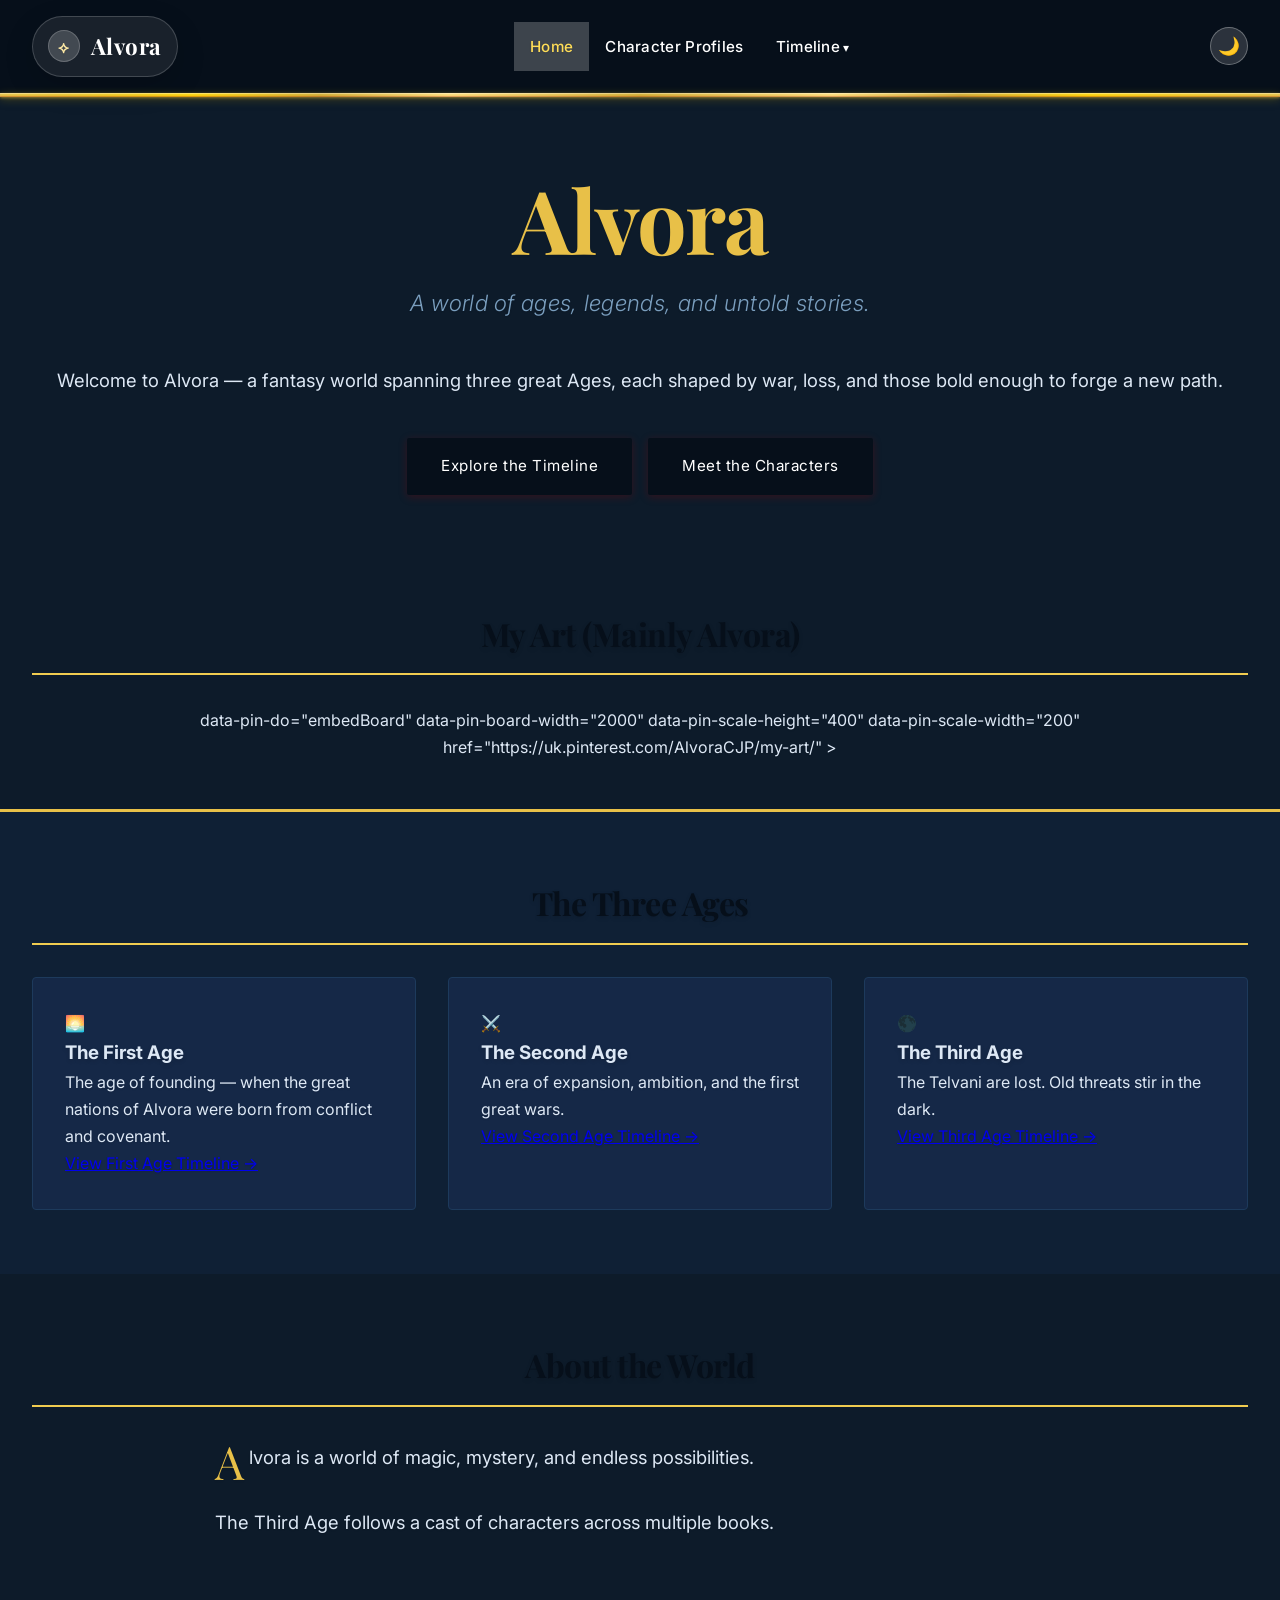
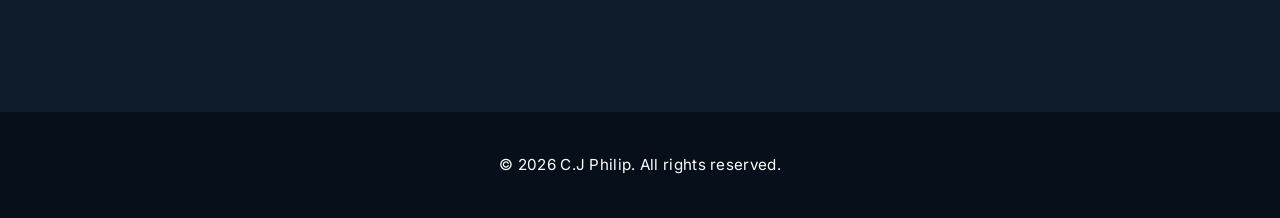
==== index.html @ e1610699 "Add files via upload" ====
<!DOCTYPE html>
<html lang="en">
<head>
    <meta charset="UTF-8">
    <meta name="viewport" content="width=device-width, initial-scale=1.0">
    <title>Alvora</title>
    <link rel="icon" type="image/png" href="favicon.png">

    <link rel="preconnect" href="https://fonts.googleapis.com">
    <link rel="preconnect" href="https://fonts.gstatic.com" crossorigin>
    <link href="https://fonts.googleapis.com/css2?family=Inter:wght@300;400;500;600;700&family=Playfair+Display:wght@400;600;700&display=swap" rel="stylesheet">

    <link rel="stylesheet" href="styles.css">
    <meta id="meta-theme-color" name="theme-color" content="#071025">
    <script src="theme.js" defer></script>
</head>

<body>
    <header>
        <nav>
            <a href="index.html" class="logo"><span>Alvora</span></a>
            <button class="hamburger-menu" aria-label="Toggle menu"
                onclick="this.classList.toggle('active');document.querySelector('.nav-links').classList.toggle('mobile-open');">
                <span></span><span></span><span></span>
            </button>
            <ul class="nav-links">
                <li><a href="index.html">Home</a></li>
                <li><a href="character-profiles.html">Character Profiles</a></li>
                <li class="dropdown">
                    <span class="dropdown-toggle" role="button">Timeline</span>
                    <div class="dropdown-content">
                        <a href="FirstAgeTimeline.html">First Age Timeline</a>
                        <a href="SecondAgeTimeline.html">Second Age Timeline</a>
                        <a href="ThirdAgeTimeline.html">Third Age Timeline</a>
                    </div>
                </li>
            </ul>
            <button class="theme-toggle" id="theme-toggle">🌙</button>
        </nav>
    </header>

    <div class="page-content-wrapper">
        <section class="hero">
            <div class="hero-content">
                <h1><span class="initials">Alvora</span></h1>
                <p class="tagline">A world of ages, legends, and untold stories.</p>
                <p class="description">
                    Welcome to Alvora — a fantasy world spanning three great Ages, each shaped by war, loss, and those bold enough to forge a new path.
                </p>
                <div class="social-links">
                    <a href="ThirdAgeTimeline.html">Explore the Timeline</a>
                    <a href="character-profiles.html">Meet the Characters</a>
                </div>
            </div>
        </section>

        <!-- ✅ PINTEREST SECTION -->
        <section class="pinterest fade-in-section">
            <h2 class="section-title">My Art (Mainly Alvora)</h2>

            <a>
              data-pin-do="embedBoard"
              data-pin-board-width="2000"
              data-pin-scale-height="400"
              data-pin-scale-width="200"
              href="https://uk.pinterest.com/AlvoraCJP/my-art/"
            ></a>
        </section>

        <section class="home-ages fade-in-section">
            <h2 class="section-title">The Three Ages</h2>
            <div class="ages-grid">
                <div class="age-card">
                    <div class="age-icon">🌅</div>
                    <h3>The First Age</h3>
                    <p>The age of founding — when the great nations of Alvora were born from conflict and covenant.</p>
                    <a href="FirstAgeTimeline.html" class="card-link">View First Age Timeline →</a>
                </div>

                <div class="age-card">
                    <div class="age-icon">⚔️</div>
                    <h3>The Second Age</h3>
                    <p>An era of expansion, ambition, and the first great wars.</p>
                    <a href="SecondAgeTimeline.html" class="card-link">View Second Age Timeline →</a>
                </div>

                <div class="age-card">
                    <div class="age-icon">🌑</div>
                    <h3>The Third Age</h3>
                    <p>The Telvani are lost. Old threats stir in the dark.</p>
                    <a href="ThirdAgeTimeline.html" class="card-link">View Third Age Timeline →</a>
                </div>
            </div>
        </section>

        <section class="home-about fade-in-section">
            <h2 class="section-title">About the World</h2>
            <div class="about-content">
                <p>Alvora is a world of magic, mystery, and endless possibilities.</p>
                <p>The Third Age follows a cast of characters across multiple books.</p>
            </div>
        </section>
    </div>

    <footer>
        <p>© 2026 C.J Philip. All rights reserved.</p>
    </footer>

    <script src="scroll-animations.js"></script>

    <!-- ✅ REQUIRED PINTEREST SCRIPT -->
    <script async defer src="https://assets.pinterest.com/js/pinit.js"></script>

    <style>
        .pinterest {
            text-align: center;
            padding: 3rem 2rem;
        }

        .home-ages {
            padding: 4rem 2rem;
            background: var(--cream);
            border-top: 3px solid var(--accent);
        }

        .ages-grid {
            display: grid;
            grid-template-columns: repeat(auto-fit, minmax(280px, 1fr));
            gap: 2rem;
        }

        .age-card {
            background: var(--surface);
            border: 1px solid var(--border);
            border-radius: 4px;
            padding: 2rem;
            transition: 0.3s;
        }

        .age-card:hover {
            border-color: var(--accent);
            transform: translateY(-2px);
        }

        .section-title {
            font-family: 'Playfair Display', serif;
            font-size: 2rem;
            margin-bottom: 2rem;
        }
    </style>
</body>
</html>
---- styles.css ----
* {
    margin: 0;
    padding: 0;
    box-sizing: border-box;
}

:root {
    --primary: #8b0000;
    --accent: #c41e3a;
    --light: #fff2d9;
    --cream: #f5ead3;
    --surface: #ffffff;
    --gold: #d4af37;
    --gray: #5a5a5a;
    --border: #d4cfc4;
    --dark-text: #1a1a1a;
    --base-text-size: 16px;
    --transition-speed: 0.8s;
    --header-bg: #8b0000;
    --footer-bg: #8b0000;
}

/* ── Dark mode: auto (system) ───────────────────────────── */
@media (prefers-color-scheme: dark) {
    :root:not([data-theme="light"]) {
        --primary:   #060f1a;
        --accent:    #e8c048;
        --light:     #0d1b2a;
        --cream:     #0f2035;
        --surface:   #152847;
        --gold:      #f0cc50;
        --gray:      #7a9ebe;
        --border:    #1d3a5c;
        --dark-text: #dde8f5;
        --header-bg: #060f1a;
        --footer-bg: #060f1a;
    }
}

/* ── Dark mode: manual override ─────────────────────────── */
[data-theme="dark"] {
    --primary:   #060f1a;
    --accent:    #e8c048;
    --light:     #0d1b2a;
    --cream:     #0f2035;
    --surface:   #152847;
    --gold:      #f0cc50;
    --gray:      #7a9ebe;
    --border:    #1d3a5c;
    --dark-text: #dde8f5;
    --header-bg: #060f1a;
    --footer-bg: #060f1a;
}

/* ── Light mode: manual override ────────────────────────── */
[data-theme="light"] {
    --primary:   #8b0000;
    --accent:    #c41e3a;
    --light:     #fff2d9;
    --cream:     #f5ead3;
    --surface:   #ffffff;
    --gold:      #d4af37;
    --gray:      #5a5a5a;
    --border:    #d4cfc4;
    --dark-text: #1a1a1a;
    --header-bg: #8b0000;
    --footer-bg: #8b0000;
}

body {
    font-family: 'Inter', -apple-system, BlinkMacSystemFont, 'Segoe UI', 'Helvetica Neue', Arial, sans-serif;
    background: var(--light);
    font-size: var(--base-text-size);
    color: var(--dark-text);
    line-height: 1.7;
    overflow-x: hidden;
    font-weight: 400;
    transition: background 0.3s ease, color 0.3s ease;
}

/* Subtle text shadow for all text */
h1, h2, h3, h4, h5, h6, p, a, span, li {
    text-shadow: 0 1px 2px rgba(0, 0, 0, 0.1);
}

/* Stronger shadow for headings */
h1, h2, h3 {
    text-shadow: 0 2px 4px rgba(0, 0, 0, 0.15);
}

/* Hide scrollbar but keep scroll functionality */
html {
    scrollbar-width: none; /* Firefox */
    -ms-overflow-style: none; /* IE and Edge */
}

html::-webkit-scrollbar {
    display: none; /* Chrome, Safari, Opera */
}

body {
    scrollbar-width: none; /* Firefox */
    -ms-overflow-style: none; /* IE and Edge */
}

body::-webkit-scrollbar {
    display: none; /* Chrome, Safari, Opera */
}

/* Page load fade-in (not header) */
.page-content-wrapper {
    opacity: 0;
    animation: pageLoad 0.8s ease-in-out forwards;
}

@keyframes pageLoad {
    to {
        opacity: 1;
    }
}

/* Header stays visible */
header {
    opacity: 1 !important;
    animation: none !important;
}

/* Scroll fade-in animations */
.fade-in-section {
    opacity: 0;
    transform: translateY(30px);
    transition: opacity 0.9s ease-out, transform 0.9s ease-out;
}

.fade-in-section.is-visible {
    opacity: 1;
    transform: translateY(0);
}

/* Stagger animation delays for multiple items */
.fade-in-section:nth-child(1) { transition-delay: 0.1s; }
.fade-in-section:nth-child(2) { transition-delay: 0.2s; }
.fade-in-section:nth-child(3) { transition-delay: 0.3s; }
.fade-in-section:nth-child(4) { transition-delay: 0.4s; }
.fade-in-section:nth-child(5) { transition-delay: 0.5s; }
.fade-in-section:nth-child(6) { transition-delay: 0.6s; }

/* Header */
header {
    background: var(--header-bg);
    color: white;
    padding: 1rem 2rem;
    position: sticky;
    top: 0;
    z-index: 1000;
    box-shadow: 0 2px 12px rgba(0,0,0,0.15);
    border-bottom: 4px solid var(--gold);
    transition: background 0.3s ease;
}

header::after {
    content: '';
    position: absolute;
    bottom: -4px;
    left: 0;
    right: 0;
    height: 4px;
    background: linear-gradient(
        to right,
        rgba(212, 175, 55, 0.3) 0%,
        rgba(255, 215, 0, 0.8) 15%,
        rgba(212, 175, 55, 1) 25%,
        rgba(255, 223, 128, 0.9) 35%,
        rgba(212, 175, 55, 1) 50%,
        rgba(255, 223, 128, 0.9) 65%,
        rgba(212, 175, 55, 1) 75%,
        rgba(255, 215, 0, 0.8) 85%,
        rgba(212, 175, 55, 0.3) 100%
    );
    box-shadow: 
        0 1px 3px rgba(212, 175, 55, 0.6),
        0 2px 8px rgba(255, 215, 0, 0.3),
        inset 0 1px 1px rgba(255, 255, 255, 0.4),
        inset 0 -1px 1px rgba(139, 0, 0, 0.3);
}

nav {
    max-width: 1400px;
    margin: 0 auto;
    display: flex;
    justify-content: space-between;
    align-items: center;
}

.logo {
    display: inline-flex;
    align-items: center;
    gap: 0.65rem;
    padding: 0.65rem 0.95rem;
    border-radius: 999px;
    font-family: 'Playfair Display', 'Georgia', serif;
    font-size: 1.4rem;
    font-weight: 700;
    color: white;
    text-decoration: none;
    letter-spacing: 0.5px;
    background: rgba(255, 255, 255, 0.08);
    border: 1px solid rgba(255, 255, 255, 0.18);
    box-shadow: 0 10px 30px rgba(0, 0, 0, 0.15);
    transition: transform 0.25s ease, background 0.25s ease, border-color 0.25s ease;
}

.logo::before {
    content: '⟡';
    display: inline-flex;
    align-items: center;
    justify-content: center;
    width: 2rem;
    height: 2rem;
    border-radius: 50%;
    background: rgba(255, 255, 255, 0.18);
    color: #fce8a4;
    font-size: 1rem;
    box-shadow: inset 0 0 0 1px rgba(255, 255, 255, 0.2);
}

.logo:hover {
    transform: translateY(-2px);
    background: rgba(255, 255, 255, 0.14);
    border-color: rgba(255, 255, 255, 0.28);
}

/* Hamburger Menu Button */
.hamburger-menu {
    display: none;
    flex-direction: column;
    gap: 6px;
    background: none;
    border: none;
    cursor: pointer;
    padding: 0.5rem;
    z-index: 1001;
}

.hamburger-menu span {
    width: 25px;
    height: 3px;
    background: white;
    border-radius: 2px;
    transition: all 0.5s ease-in-out;
}

.hamburger-menu.active span:nth-child(1) {
    transform: rotate(45deg) translate(10px, 10px);
}

.hamburger-menu.active span:nth-child(2) {
    opacity: 0;
}

.hamburger-menu.active span:nth-child(3) {
    transform: rotate(-45deg) translate(7px, -7px);
}

.nav-links {
    display: flex;
    gap: 0;
    list-style: none;
    align-items: center;
}

.nav-links li {
    position: relative;
}

.nav-links a, .nav-links .dropdown-toggle {
    color: white;
    text-decoration: none;
    font-weight: 500;
    font-size: 0.95rem;
    padding: 0.75rem 1rem;
    display: block;
    transition: all 0.8s ease-in-out;
    cursor: pointer;
    background: none;
    border: none;
    font-family: inherit;
    letter-spacing: 0.3px;
}

.nav-links a:hover, .nav-links .dropdown-toggle:hover {
    background: rgba(255,255,255,0.15);
}

.nav-links a.active,
.dropdown-content a.active,
.dropdown-toggle.active {
    background: rgba(255, 255, 255, 0.22);
    color: #ffdd57;
}

:root[data-theme="light"] .nav-links a.active,
:root[data-theme="light"] .dropdown-content a.active,
:root[data-theme="light"] .dropdown-toggle.active {
    color: var(--dark-text);
    background: rgba(255, 255, 255, 0.32);
}

.dropdown.open .dropdown-content {
    display: block;
}

/* Dropdown */
.dropdown {
    position: relative;
}

.dropdown-content {
    display: none;
    position: absolute;
    top: 100%;
    right: 0;
    left: auto;
    background: var(--light);
    min-width: 220px;
    box-shadow: 0 8px 24px rgba(0,0,0,0.2);
    z-index: 1001;
    border: 2px solid var(--accent);
    border-radius: 4px;
}

.dropdown:hover .dropdown-content {
    display: block;
}

.dropdown-content a {
    color: var(--dark-text);
    padding: 1rem 1.5rem;
    display: block;
    white-space: nowrap;
    transition: all 0.8s ease-in-out;
    border-bottom: 1px solid var(--border);
}

.dropdown-content a:hover {
    background: var(--cream);
    color: var(--accent);
}

.dropdown-content a:last-child {
    border-bottom: none;
}

.dropdown-toggle::after {
    content: ' ▾';
    font-size: 0.8em;
}

/* Page Hero */
.page-hero {
    max-width: 1400px;
    margin: 0 auto;
    padding: 3rem 2rem 2rem;
}

.page-hero h1 {
    font-family: 'Playfair Display', 'Georgia', serif;
    font-size: 3rem;
    font-weight: 700;
    margin-bottom: 0.75rem;
    color: var(--dark-text);
    letter-spacing: -0.5px;
}

.page-hero .subtitle {
    font-size: 1.2rem;
    color: var(--gray);
    font-style: italic;
}

/* Home Page Hero */
.hero {
    max-width: 1400px;
    margin: 0 auto;
    padding: 5rem 2rem 4rem;
    display: flex;
    flex-direction: column;
    align-items: center;
    text-align: center;
}

.hero-avatar {
    width: 200px;
    height: 200px;
    border-radius: 50%;
    margin-bottom: 2rem;
    box-shadow: 0 8px 24px rgba(0,0,0,0.15);
    border: 4px solid var(--gold);
}

.hero-content h1 {
    font-family: 'Playfair Display', 'Georgia', serif;
    font-size: 5.5rem;
    font-weight: 700;
    line-height: 0.95;
    margin-bottom: 1.5rem;
    letter-spacing: -2px;
    color: var(--dark-text);
}

.hero-content .initials {
    color: var(--accent);
}

.hero-content .tagline {
    font-size: 1.4rem;
    color: var(--gray);
    margin-bottom: 2.5rem;
    font-weight: 300;
    font-style: italic;
    letter-spacing: 0.3px;
}

.hero-content .description {
    font-size: 1.15rem;
    margin-bottom: 2.5rem;
    line-height: 1.9;
    color: var(--dark-text);
}

.social-links {
    display: flex;
    gap: 1rem;
    justify-content: center;
}

.social-links a {
    padding: 0.85rem 2rem;
    background: var(--primary);
    color: white;
    text-decoration: none;
    font-weight: 400;
    transition: all 0.8s ease-in-out;
    border: 2px solid var(--primary);
    border-radius: 2px;
    font-size: 0.95rem;
    letter-spacing: 0.5px;
    box-shadow: 0 2px 8px rgba(139, 0, 0, 0.3);
}

.social-links a:hover {
    background: var(--accent);
    border-color: var(--accent);
    transform: translateY(-2px);
    box-shadow: 0 4px 12px rgba(196, 30, 58, 0.4);
}

.hero-visual {
    display: none;
}

.visual-box {
    position: absolute;
    background: var(--primary);
    box-shadow: 0 8px 24px rgba(139, 0, 0, 0.4);
    position: relative;
    overflow: hidden;
}

.visual-box::before {
    content: '';
    position: absolute;
    top: 0;
    left: 0;
    right: 0;
    bottom: 0;
    background-image: 
        repeating-linear-gradient(
            45deg,
            transparent,
            transparent 10px,
            rgba(255, 255, 255, 0.03) 10px,
            rgba(255, 255, 255, 0.03) 20px
        ),
        repeating-linear-gradient(
            -45deg,
            transparent,
            transparent 10px,
            rgba(0, 0, 0, 0.03) 10px,
            rgba(0, 0, 0, 0.03) 20px
        );
    mix-blend-mode: overlay;
}

.visual-box::after {
    content: '';
    position: absolute;
    top: 0;
    left: 0;
    right: 0;
    bottom: 0;
    background: radial-gradient(
        circle at 30% 30%,
        rgba(255, 255, 255, 0.15) 0%,
        transparent 50%
    );
}

.visual-box:nth-child(1) {
    width: 250px;
    height: 250px;
    top: 30px;
    right: 100px;
    animation: float 6s ease-in-out infinite;
    opacity: 0.95;
    z-index: 1;
}

.visual-box:nth-child(2) {
    width: 180px;
    height: 180px;
    top: 100px;
    right: 300px;
    background: var(--accent);
    animation: float 8s ease-in-out infinite;
    opacity: 0.9;
    z-index: 2;
}

.visual-box:nth-child(3) {
    width: 140px;
    height: 140px;
    top: 200px;
    right: 180px;
    opacity: 0.85;
    animation: float 7s ease-in-out infinite;
    z-index: 3;
}

@keyframes float {
    0%, 100% { transform: translateY(0px) rotate(0deg); }
    50% { transform: translateY(-20px) rotate(2deg); }
}

/* Section Styling */
section {
    max-width: 1400px;
    margin: 0 auto;
    padding: 4rem 2rem;
}

.section-title {
    font-family: 'Playfair Display', 'Georgia', serif;
    font-size: 2.5rem;
    font-weight: 700;
    margin-bottom: 3rem;
    color: var(--dark-text);
    letter-spacing: -0.5px;
    text-align: center;
}

/* Featured Content Section */
.featured-content {
    background: var(--cream);
    border-top: 3px solid var(--accent);
    box-shadow: 0 2px 12px rgba(0,0,0,0.05);
}

.featured-grid {
    display: grid;
    grid-template-columns: repeat(auto-fit, minmax(250px, 1fr));
    gap: 2.5rem;
}

.feature-card {
    background: white;
    padding: 2.5rem;
    border-radius: 4px;
    border: 1px solid var(--border);
    text-decoration: none;
    color: var(--dark-text);
    transition: all 0.9s ease-in-out;
    text-align: center;
    box-shadow: 0 2px 8px rgba(0,0,0,0.05);
}

.feature-card:hover {
    border-color: var(--accent);
    transform: translateY(-8px);
    box-shadow: 0 12px 28px rgba(0,0,0,0.15);
    background: var(--light);
}

.feature-icon {
    font-size: 3.5rem;
    margin-bottom: 1.25rem;
}

.feature-card h3 {
    font-family: 'Playfair Display', 'Georgia', serif;
    font-size: 1.5rem;
    margin-bottom: 1rem;
    color: var(--dark-text);
    font-weight: 600;
    letter-spacing: 0.3px;
}

.feature-card p {
    font-size: 1rem;
    color: var(--gray);
    line-height: 1.7;
}

/* About Section */
.about-section {
    background: var(--cream);
    box-shadow: inset 0 2px 12px rgba(0,0,0,0.03);
}

.about-content {
    max-width: 850px;
    margin: 0 auto;
}

.about-content p {
    font-size: 1.15rem;
    line-height: 2;
    margin-bottom: 1.75rem;
    color: var(--dark-text);
}

.about-content p:first-child:first-letter {
    font-size: 2.5em;
    font-family: 'Playfair Display', 'Georgia', serif;
    float: left;
    line-height: 0.8;
    margin: 0.1em 0.1em 0 0;
    color: var(--accent);
}

/* Filter Buttons */
.filter-buttons {
    display: flex;
    gap: 12px;
    margin-bottom: 2.5rem;
    flex-wrap: wrap;
}

.filter-btn {
    padding: 0.65rem 1.75rem;
    border-radius: 2px;
    border: 1px solid var(--dark-text);
    background: white;
    cursor: pointer;
    font-weight: 400;
    font-size: 0.95rem;
    transition: all 0.8s ease-in-out;
    color: var(--dark-text);
    letter-spacing: 0.3px;
    box-shadow: 0 2px 4px rgba(0,0,0,0.05);
}

.filter-btn:hover {
    background: var(--dark-text);
    color: white;
    transform: translateY(-1px);
    box-shadow: 0 4px 8px rgba(0,0,0,0.15);
}

.filter-btn.active {
    background: var(--dark-text);
    color: white;
    box-shadow: 0 4px 8px rgba(0,0,0,0.15);
}

/* Content Grids */
.content-grid {
    display: grid;
    grid-template-columns: repeat(auto-fill, minmax(200px, 1fr));
    gap: 2.5rem;
}

.video-grid {
    display: grid;
    grid-template-columns: repeat(auto-fill, minmax(280px, 1fr));
    gap: 2rem;
}

/* Video Cards */
.video-card {
    background: white;
    border-radius: 4px;
    overflow: hidden;
    transition: all 0.8s ease-in-out;
    cursor: pointer;
    box-shadow: 0 2px 8px rgba(0,0,0,0.08);
}

.video-card:hover {
    transform: translateY(-6px);
    box-shadow: 0 12px 24px rgba(0,0,0,0.15);
}

.video-thumbnail {
    aspect-ratio: 16/9;
    background: #000;
    position: relative;
    overflow: hidden;
}

.video-thumbnail img {
    width: 100%;
    height: 100%;
    object-fit: cover;
    transition: transform 0.8s ease-in-out;
}

.video-card:hover .video-thumbnail img {
    transform: scale(1.05);
}

.video-info {
    padding: 1.25rem;
}

.video-title {
    font-weight: 600;
    font-size: 1rem;
    line-height: 1.5;
    margin-bottom: 0.65rem;
    display: -webkit-box;
    -webkit-line-clamp: 2;
    line-clamp: 2;
    -webkit-box-orient: vertical;
    overflow: hidden;
}

.video-meta {
    color: var(--gray);
    font-size: 0.9rem;
}

/* Film/Book Cards */
.film-card, .book-card {
    cursor: pointer;
    transition: transform 0.9s ease-in-out;
}

.film-card:hover, .book-card:hover {
    transform: translateY(-10px);
}

.film-card img, .book-card img {
    width: 100%;
    border-radius: 4px;
    box-shadow: 0 4px 16px rgba(0,0,0,0.2);
    transition: all 0.9s ease-in-out;
}

.film-card:hover img, .book-card:hover img {
    box-shadow: 0 12px 32px rgba(0,0,0,0.3);
}

.film-title, .book-title {
    margin-top: 1rem;
    font-weight: 600;
    text-align: center;
    font-size: 0.95rem;
    line-height: 1.4;
}

.film-rating, .book-rating {
    text-align: center;
    margin-top: 0.65rem;
    color: var(--accent);
    font-weight: bold;
    font-size: 1.1rem;
}

/* Channel Cards */
.channels-grid {
    display: grid;
    grid-template-columns: repeat(auto-fit, minmax(300px, 1fr));
    gap: 2.5rem;
    margin-bottom: 3rem;
}

.channel-card {
    background: white;
    padding: 3rem;
    border-radius: 4px;
    border: 3px solid var(--accent);
    text-align: center;
    transition: all 0.9s ease-in-out;
    box-shadow: 0 2px 12px rgba(0,0,0,0.08);
    position: relative;
    overflow: hidden;
    background-size: cover;
    background-position: center;
    scrollbar-width: none; /* Firefox */
    -ms-overflow-style: none; /* IE and Edge */
}

.channel-card::-webkit-scrollbar {
    display: none; /* Chrome, Safari, Opera */
}

/* Reviews channel - red castle background */
#channel-reviews {
    background-image: url('bg-castle.png');
}

/* Gaming channel - minecraft background */
#channel-gaming {
    background-image: url('bg-minecraft.jpg');
}

/* Darkening overlay for readability */
.channel-card::before {
    content: '';
    position: absolute;
    top: 0;
    left: 0;
    right: 0;
    bottom: 0;
    background: rgba(0, 0, 0, 0.5);
    z-index: 1;
    transition: all 0.9s ease-in-out;
}

.channel-card:hover::before {
    background: rgba(0, 0, 0, 0.4);
}

/* Gold outline above overlay */
.channel-card::after {
    content: '';
    position: absolute;
    top: 6px;
    left: 6px;
    right: 6px;
    bottom: 6px;
    border: 2px solid var(--gold);
    border-radius: 1px;
    z-index: 3;
    pointer-events: none;
}

/* Ensure content is above overlay */
.channel-card > * {
    position: relative;
    z-index: 2;
}

.channel-avatar {
    width: 120px;
    height: 120px;
    border-radius: 50%;
    margin-bottom: 1.5rem;
    box-shadow: 0 4px 12px rgba(0,0,0,0.15);
    border: 3px solid var(--accent);
    position: relative;
    z-index: 2;
}

.channel-card:hover {
    border-color: var(--accent);
    transform: translateY(-6px);
    box-shadow: 0 12px 28px rgba(0,0,0,0.15);
}

.channel-card h3 {
    font-family: 'Playfair Display', 'Georgia', serif;
    font-size: 1.75rem;
    margin-bottom: 0.5rem;
    font-weight: 600;
    color: white;
    text-shadow: 2px 2px 4px rgba(0,0,0,0.8);
}

.channel-card p {
    color: white !important;
    font-style: italic;
    margin-bottom: 1.5rem;
    text-shadow: 1px 1px 3px rgba(0,0,0,0.8);
}

.channel-btn {
    display: inline-block;
    padding: 0.85rem 2.5rem;
    background: #ff0000;
    color: white;
    text-decoration: none;
    border-radius: 2px;
    font-weight: 500;
    transition: all 0.8s ease-in-out;
    letter-spacing: 0.3px;
    box-shadow: 0 4px 12px rgba(255, 0, 0, 0.3);
}

.channel-btn:hover {
    background: #cc0000;
    transform: scale(1.05);
    box-shadow: 0 6px 16px rgba(204, 0, 0, 0.4);
}

/* Tabs */
.tabs {
    display: flex;
    gap: 12px;
    margin-bottom: 2.5rem;
}

.tab-btn {
    padding: 0.75rem 2rem;
    border-radius: 2px;
    border: 1px solid var(--dark-text);
    background: white;
    cursor: pointer;
    font-weight: 400;
    transition: all 0.8s ease-in-out;
    letter-spacing: 0.3px;
    box-shadow: 0 2px 4px rgba(0,0,0,0.05);
}

.tab-btn:hover {
    background: var(--dark-text);
    color: white;
    transform: translateY(-1px);
    box-shadow: 0 4px 8px rgba(0,0,0,0.15);
}

.tab-btn.active {
    background: var(--dark-text);
    color: white;
    box-shadow: 0 4px 8px rgba(0,0,0,0.15);
}

/* Full page embed */
.full-page-embed {
    position: fixed;
    top: 65px;
    left: 0;
    width: 100%;
    height: calc(100vh - 65px);
    border: none;
    background: white;
}

/* Footer */
footer {
    background: var(--footer-bg);
    color: white;
    text-align: center;
    padding: 2.5rem;
    margin-top: 5rem;
    font-size: 0.95rem;
    letter-spacing: 0.3px;
    transition: background 0.3s ease;
}

/* Settings Page Styles */
.settings-container {
    max-width: 900px;
    margin: 0 auto;
    padding: 3rem 2rem;
}

.settings-title {
    font-size: 3rem;
    color: var(--primary);
    margin-bottom: 0.5rem;
    font-family: 'Playfair Display', serif;
}

.settings-subtitle {
    color: #666;
    font-size: 1.2rem;
    margin-bottom: 3rem;
}

.settings-section {
    background: white;
    border-radius: 12px;
    padding: 2rem;
    margin-bottom: 2rem;
    box-shadow: 0 2px 12px rgba(0,0,0,0.08);
    border: 2px solid var(--accent);
}

.section-title {
    font-size: 1.5rem;
    color: var(--primary);
    margin-bottom: 1.5rem;
    padding-bottom: 0.75rem;
    border-bottom: 2px solid var(--gold);
    font-family: 'Playfair Display', serif;
}

.setting-item {
    display: flex;
    justify-content: space-between;
    align-items: center;
    padding: 1.5rem 0;
    border-bottom: 1px solid #f0f0f0;
}

.setting-item:last-child {
    border-bottom: none;
}

.setting-info {
    flex: 1;
}

.setting-info label {
    font-weight: 600;
    color: var(--primary);
    font-size: 1.1rem;
    display: block;
    margin-bottom: 0.25rem;
}

.setting-description {
    color: #666;
    font-size: 0.9rem;
    margin: 0;
}

.setting-control {
    margin-left: 2rem;
}

.setting-select {
    padding: 0.75rem 1.25rem;
    border: 2px solid var(--accent);
    border-radius: 8px;
    font-size: 1rem;
    background: white;
    color: var(--primary);
    cursor: pointer;
    transition: all 0.3s ease;
    min-width: 200px;
}

.setting-select:hover {
    border-color: var(--gold);
    box-shadow: 0 2px 8px rgba(0,0,0,0.1);
}

.setting-select:focus {
    outline: none;
    border-color: var(--gold);
    box-shadow: 0 0 0 3px rgba(212, 175, 55, 0.2);
}

/* Toggle Switch */
.toggle-switch {
    position: relative;
    display: inline-block;
    width: 60px;
    height: 34px;
}

.toggle-switch input {
    opacity: 0;
    width: 0;
    height: 0;
}

.toggle-slider {
    position: absolute;
    cursor: pointer;
    top: 0;
    left: 0;
    right: 0;
    bottom: 0;
    background-color: #ccc;
    transition: 0.4s;
    border-radius: 34px;
}

.toggle-slider:before {
    position: absolute;
    content: "";
    height: 26px;
    width: 26px;
    left: 4px;
    bottom: 4px;
    background-color: white;
    transition: 0.4s;
    border-radius: 50%;
}

.toggle-switch input:checked + .toggle-slider {
    background-color: var(--accent);
}

.toggle-switch input:checked + .toggle-slider:before {
    transform: translateX(26px);
}

.toggle-slider:hover {
    box-shadow: 0 2px 8px rgba(0,0,0,0.2);
}

/* Settings Actions */
.settings-actions {
    display: flex;
    gap: 1rem;
    justify-content: flex-end;
    margin-top: 2rem;
}

.btn-reset,
.btn-save {
    padding: 1rem 2.5rem;
    border: none;
    border-radius: 8px;
    font-size: 1.1rem;
    font-weight: 600;
    cursor: pointer;
    transition: all 0.3s ease;
}

.btn-reset {
    background: #f5f5f5;
    color: #666;
    border: 2px solid #ddd;
}

.btn-reset:hover {
    background: #e0e0e0;
    transform: translateY(-2px);
    box-shadow: 0 4px 12px rgba(0,0,0,0.1);
}

.btn-save {
    background: var(--accent);
    color: white;
    border: 2px solid var(--accent);
}

.btn-save:hover {
    background: var(--gold);
    border-color: var(--gold);
    color: var(--primary);
    transform: translateY(-2px);
    box-shadow: 0 4px 12px rgba(0,0,0,0.2);
}

/* Settings Note */
.settings-note {
    margin-top: 2rem;
    padding: 1.5rem;
    background: #f8f8f8;
    border-left: 4px solid var(--gold);
    border-radius: 8px;
}

.settings-note p {
    margin: 0;
    color: #666;
    font-size: 0.95rem;
}

/* Settings Notification */
.settings-notification {
    position: fixed;
    bottom: 2rem;
    right: 2rem;
    background: var(--accent);
    color: white;
    padding: 1rem 2rem;
    border-radius: 8px;
    box-shadow: 0 4px 20px rgba(0,0,0,0.3);
    font-weight: 600;
    z-index: 10000;
    opacity: 0;
    transform: translateY(20px);
    transition: all 0.3s ease;
}

.settings-notification.show {
    opacity: 1;
    transform: translateY(0);
}

/* Reduce Motion Class */
body.reduce-motion * {
    animation: none !important;
    transition-duration: 0s !important;
}

/* Responsive */
@media (max-width: 768px) {
    .setting-item {
        flex-direction: column;
        align-items: flex-start;
        gap: 1rem;
    }

    .setting-control {
        margin-left: 0;
        width: 100%;
    }

    .setting-select {
        width: 100%;
    }

    .settings-actions {
        flex-direction: column;
    }

    .btn-reset,
    .btn-save {
        width: 100%;
    }
}

/* Feedback Form Styles */
.feedback-container {
    max-width: 800px;
    margin: 0 auto;
    padding: 3rem 2rem;
}

.feedback-title {
    font-size: 3rem;
    color: var(--primary);
    margin-bottom: 0.5rem;
    font-family: 'Playfair Display', serif;
}

.feedback-subtitle {
    color: #666;
    font-size: 1.2rem;
    margin-bottom: 3rem;
}

.feedback-form {
    background: white;
    border-radius: 12px;
    padding: 2.5rem;
    box-shadow: 0 2px 12px rgba(0,0,0,0.08);
    border: 2px solid var(--accent);
}

.form-group {
    margin-bottom: 2rem;
}

.form-label {
    display: block;
    font-weight: 600;
    color: var(--primary);
    font-size: 1.1rem;
    margin-bottom: 0.75rem;
}

.required {
    color: var(--accent);
}

.optional {
    font-weight: 400;
    color: #999;
    font-size: 0.9rem;
}

.form-input,
.form-textarea {
    width: 100%;
    padding: 1rem 1.25rem;
    border: 2px solid #e0e0e0;
    border-radius: 8px;
    font-size: 1rem;
    font-family: 'Inter', sans-serif;
    transition: all 0.3s ease;
    background: #fafafa;
}

.form-input:focus,
.form-textarea:focus {
    outline: none;
    border-color: var(--gold);
    background: white;
    box-shadow: 0 0 0 3px rgba(212, 175, 55, 0.1);
}

.form-textarea {
    resize: vertical;
    min-height: 150px;
}

.form-actions {
    margin-top: 2rem;
}

.btn-submit {
    background: var(--accent);
    color: white;
    border: 2px solid var(--accent);
    padding: 1rem 3rem;
    border-radius: 8px;
    font-size: 1.1rem;
    font-weight: 600;
    cursor: pointer;
    transition: all 0.3s ease;
    width: 100%;
}

.btn-submit:hover {
    background: var(--gold);
    border-color: var(--gold);
    color: var(--primary);
    transform: translateY(-2px);
    box-shadow: 0 4px 12px rgba(0,0,0,0.2);
}

.form-status {
    margin-top: 1.5rem;
    display: none;
}

.status-loading,
.status-success,
.status-error {
    padding: 1rem 1.5rem;
    border-radius: 8px;
    font-weight: 500;
}

.status-loading {
    background: #fff3cd;
    color: #856404;
    border: 1px solid #ffeaa7;
}

.status-success {
    background: #d4edda;
    color: #155724;
    border: 1px solid #c3e6cb;
}

.status-error {
    background: #f8d7da;
    color: #721c24;
    border: 1px solid #f5c6cb;
}

.feedback-info {
    margin-top: 3rem;
    padding: 2rem;
    background: #f8f8f8;
    border-radius: 12px;
    border-left: 4px solid var(--gold);
}

.feedback-info h3 {
    color: var(--primary);
    margin-bottom: 1rem;
    font-size: 1.3rem;
}

.feedback-info p {
    margin-bottom: 0.75rem;
    color: #666;
}

.feedback-info a {
    color: var(--accent);
    text-decoration: none;
    font-weight: 600;
    transition: color 0.3s ease;
}

.feedback-info a:hover {
    color: var(--gold);
}

.privacy-note {
    font-size: 0.9rem;
    margin-top: 1rem;
    font-style: italic;
}

/* Responsive Feedback Form */
@media (max-width: 768px) {
    .feedback-container {
        padding: 2rem 1rem;
    }

    .feedback-title {
        font-size: 2.2rem;
    }

    .feedback-form {
        padding: 1.5rem;
    }

    .btn-submit {
        padding: 0.875rem 2rem;
    }
}

/* Responsive - Tablet & Small Desktop (768px - 968px) */
@media (max-width: 968px) {
    .hero {
        padding: 3rem 2rem;
    }
    
    .hero-content h1 {
        font-size: 3.5rem;
    }
    
    .featured-grid {
        grid-template-columns: 1fr;
    }
    
    .about-content p {
        font-size: 1.05rem;
    }
    
    .section-title {
        font-size: 2rem;
    }
    
    .logo {
        font-size: 1.3rem;
    }
    
    .content-grid {
        grid-template-columns: repeat(auto-fill, minmax(150px, 1fr));
        gap: 1.5rem;
    }
    
    .video-grid {
        grid-template-columns: 1fr;
    }
    
    .full-page-embed {
        top: 55px;
        height: calc(100vh - 55px);
    }
}

/* Responsive - Mobile Tablets (768px and below) */
@media (max-width: 768px) {
    /* Show hamburger menu */
    .hamburger-menu {
        display: flex;
    }
    
    nav {
        flex-wrap: wrap;
    }
    
    .nav-links {
        position: absolute;
        top: 65px;
        left: 0;
        right: 0;
        background: var(--primary);
        flex-direction: column;
        width: 100%;
        max-height: 0;
        overflow: hidden;
        transition: max-height 0.5s ease-in-out;
        border-bottom: 4px solid var(--gold);
        gap: 0;
    }
    
    .nav-links.active {
        max-height: 100vh;
        padding-bottom: 1rem;
    }
    
    .nav-links li {
        width: 100%;
        border-bottom: 1px solid rgba(255, 255, 255, 0.1);
    }
    
    .nav-links li:last-child {
        border-bottom: none;
    }
    
    .nav-links a, .nav-links .dropdown-toggle {
        padding: 1rem 2rem;
        font-size: 0.9rem;
    }
    
    .dropdown-content {
        position: static !important;
        display: none !important;
        background: rgba(0, 0, 0, 0.2) !important;
        border: none !important;
        border-radius: 0 !important;
        box-shadow: none !important;
        min-width: auto !important;
    }
    
    .dropdown.open .dropdown-content {
        display: block !important;
    }
    
    .dropdown-content a {
        color: rgba(255, 255, 255, 0.9) !important;
        border: none !important;
        padding: 0.75rem 3.5rem !important;
    }
    
    .dropdown-content a:hover {
        background: rgba(255, 255, 255, 0.15) !important;
    }
    
    .dropdown-toggle::after {
        float: right;
        margin-right: 1rem;
    }
    
    .logo {
        font-size: 1.2rem;
    }
    
    header {
        padding: 0.75rem 1rem;
    }
    
    nav {
        display: flex;
        justify-content: space-between;
        align-items: center;
    }
    
    .hero {
        padding: 2rem 1.5rem 1.5rem;
    }
    
    .hero-content h1 {
        font-size: 2.8rem;
        line-height: 1;
        margin-bottom: 1rem;
    }
    
    .hero-avatar {
        width: 150px;
        height: 150px;
        margin-bottom: 1.5rem;
    }
    
    .hero-content .tagline {
        font-size: 1rem;
        margin-bottom: 1.5rem;
    }
    
    .hero-content .description {
        font-size: 0.95rem;
        margin-bottom: 1.5rem;
    }
    
    .social-links {
        flex-wrap: wrap;
        gap: 0.75rem;
    }
    
    .social-links a {
        padding: 0.75rem 1.5rem;
        font-size: 0.85rem;
    }
    
    .about-section, .featured-content {
        padding: 2rem 1.5rem;
    }
    
    .section-title {
        font-size: 1.75rem;
        margin-bottom: 1.5rem;
    }
    
    .feature-card {
        padding: 1.75rem;
    }
    
    .feature-icon {
        font-size: 2.5rem;
        margin-bottom: 1rem;
    }
    
    footer {
        padding: 1.5rem;
        margin-top: 3rem;
    }
}

/* Responsive - Small Mobile (480px and below) */
@media (max-width: 480px) {
    .logo {
        font-size: 1rem;
    }
    
    .hamburger-menu span {
        width: 22px;
        height: 2.5px;
    }
    
    .hero {
        padding: 1.5rem 1rem;
    }
    
    .hero-content h1 {
        font-size: 2rem;
        margin-bottom: 0.75rem;
    }
    
    .hero-avatar {
        width: 120px;
        height: 120px;
        margin-bottom: 1rem;
    }
    
    .hero-content .tagline {
        font-size: 0.9rem;
        margin-bottom: 1.25rem;
    }
    
    .hero-content .description {
        font-size: 0.85rem;
        line-height: 1.6;
        margin-bottom: 1.25rem;
    }
    
    .social-links {
        gap: 0.5rem;
    }
    
    .social-links a {
        padding: 0.65rem 1.25rem;
        font-size: 0.75rem;
        flex: 1;
        min-width: 80px;
    }
    
    section {
        padding: 1.5rem 1rem;
    }
    
    .section-title {
        font-size: 1.5rem;
        margin-bottom: 1.25rem;
    }
    
    .about-content p {
        font-size: 0.95rem;
        line-height: 1.7;
        margin-bottom: 1rem;
    }
    
    .feature-card {
        padding: 1.25rem;
    }
    
    .feature-card h3 {
        font-size: 1.2rem;
        margin-bottom: 0.75rem;
    }
    
    .feature-card p {
        font-size: 0.9rem;
    }
    
    .feature-icon {
        font-size: 2rem;
        margin-bottom: 0.75rem;
    }
    
    footer {
        padding: 1rem;
        font-size: 0.85rem;
    }
    
    .nav-links a, .nav-links .dropdown-toggle {
        padding: 0.85rem 1.5rem;
        font-size: 0.85rem;
    }
    
    .dropdown-content a {
        padding: 0.65rem 3rem !important;
    }
}


/* Sidebar Toggle Button */
/* Sidebar Mode */
body.sidebar-mode header {
    position: fixed;
    top: 0;
    left: 0;
    width: 250px;
    height: 100vh;
    padding: 2rem 0;
    flex-direction: column;
    border-bottom: none;
    border-right: 4px solid var(--gold);
    z-index: 1000;
}

body.sidebar-mode nav {
    flex-direction: column;
    align-items: flex-start;
    height: 100%;
    padding: 0 1.5rem;
}

body.sidebar-mode .logo {
    margin-bottom: 3rem;
    font-size: 1.8rem;
}

body.sidebar-mode .nav-links {
    flex-direction: column;
    width: 100%;
    gap: 0;
}

body.sidebar-mode .nav-links > li {
    width: 100%;
    margin: 0;
}

body.sidebar-mode .nav-links > li > a,
body.sidebar-mode .dropdown-toggle {
    display: block;
    padding: 1rem 1.5rem;
    width: 100%;
    text-align: left;
    transition: all 0.3s ease;
    border-radius: 4px;
}

body.sidebar-mode .nav-links > li > a:hover,
body.sidebar-mode .dropdown-toggle:hover {
    background: rgba(255, 255, 255, 0.1);
    transform: translateX(5px);
}

body.sidebar-mode .dropdown-content {
    position: static;
    display: none;
    background: rgba(0, 0, 0, 0.2);
    border: none;
    border-radius: 4px;
    margin: 0.5rem 0;
    padding: 0.5rem 0;
}

body.sidebar-mode .dropdown.open .dropdown-content {
    display: block;
}

body.sidebar-mode .dropdown-content a {
    padding: 0.75rem 2.5rem;
}

body.sidebar-mode .dropdown-content a:hover {
    background: rgba(255, 255, 255, 0.1);
}

/* Adjust content when sidebar is active */
body.sidebar-mode .page-content-wrapper,
body.sidebar-mode .settings-container,
body.sidebar-mode .feedback-container {
    margin-left: 250px;
}

body.sidebar-mode .full-page-embed {
    left: 250px;
    width: calc(100% - 250px);
}

/* Settings Gear Icon */
.settings-icon {
    font-size: 2.2rem;
    display: inline-flex;
    align-items: center;
    justify-content: center;
}

body.sidebar-mode .settings-icon {
    font-size: 2rem;
}

/* Video Plans Icon */
.video-plans-icon {
    font-size: 2rem;
    display: inline-flex;
    align-items: center;
    justify-content: center;
    transition: transform 0.5s ease;
}

.video-plans-icon:hover {
    transform: scale(1.15);
}

body.sidebar-mode .video-plans-icon {
    font-size: 1.8rem;
}

/* Fix footer in sidebar mode */
body.sidebar-mode footer {
    margin-left: 250px;
}

body.sidebar-mode .page-content-wrapper {
    min-height: calc(100vh - 200px);
}

/* Sidebar Mode */
body.sidebar-mode header {
    position: fixed;
    top: 0;
    left: 0;
    width: 250px;
    height: 100vh;
    padding: 0;
    border-bottom: none;
    border-right: 4px solid var(--gold);
    overflow-y: auto;
    scrollbar-width: none;
    -ms-overflow-style: none;
}

body.sidebar-mode header::-webkit-scrollbar {
    display: none;
}

body.sidebar-mode nav {
    flex-direction: column;
    align-items: flex-start;
    padding: 2rem 1.5rem;
    height: 100%;
}

body.sidebar-mode .logo {
    margin-bottom: 3rem;
    font-size: 1.8rem;
}

body.sidebar-mode .nav-links {
    flex-direction: column;
    width: 100%;
    gap: 0;
}

body.sidebar-mode .nav-links li {
    width: 100%;
    margin: 0;
}

body.sidebar-mode .nav-links a,
body.sidebar-mode .dropdown-toggle {
    display: block;
    padding: 1rem 1.5rem;
    width: 100%;
    text-align: left;
    border-radius: 6px;
    transition: all 0.8s ease-in-out;
    color: white;
}

body.sidebar-mode .nav-links a:hover,
body.sidebar-mode .dropdown-toggle:hover {
    background: rgba(212, 175, 55, 0.2);
    transform: translateX(10px);
}

body.sidebar-mode .dropdown {
    position: relative;
}

body.sidebar-mode .dropdown-content {
    position: static;
    opacity: 1;
    visibility: visible;
    transform: none;
    background: rgba(0, 0, 0, 0.3);
    border: none;
    border-radius: 6px;
    margin-top: 0.5rem;
    margin-bottom: 0.5rem;
    max-height: 0;
    overflow: hidden;
    transition: max-height 0.8s ease-in-out, padding 0.8s ease-in-out;
    padding: 0 0.5rem;
}

body.sidebar-mode .dropdown:hover .dropdown-content {
    max-height: 500px;
    padding: 0.5rem;
}

body.sidebar-mode .dropdown-content a {
    padding: 0.75rem 1rem;
    margin: 0.25rem 0;
    color: white;
}

body.sidebar-mode .layout-toggle {
    margin-top: auto;
    margin-left: 0;
    width: 100%;
}

body.sidebar-mode .toggle-icon {
    transform: rotate(90deg);
}

/* Mobile - disable sidebar mode */
@media (max-width: 968px) {
    body.sidebar-mode {
        margin-left: 0;
    }
    
    body.sidebar-mode header {
        position: sticky;
        width: 100%;
        height: auto;
        border-right: none;
        border-bottom: 4px solid var(--gold);
    }
    
    body.sidebar-mode nav {
        flex-direction: row;
        padding: 1rem 2rem;
    }
    
    body.sidebar-mode .nav-links {
        flex-direction: row;
    }
    
    body.sidebar-mode .logo {
        margin-bottom: 0;
        font-size: 1.5rem;
    }
    
    body.sidebar-mode .layout-toggle {
        margin-top: 0;
        margin-left: auto;
        width: auto;
    }
    
    body.sidebar-mode .toggle-icon {
        transform: none;
    }
}
/* ── Theme Toggle Button ─────────────────────────────────── */
.theme-toggle {
    background: rgba(255, 255, 255, 0.15);
    border: 1px solid rgba(255, 255, 255, 0.3);
    border-radius: 999px;
    color: white;
    cursor: pointer;
    font-size: 1.1rem;
    width: 38px;
    height: 38px;
    display: flex;
    align-items: center;
    justify-content: center;
    margin-left: 0.5rem;
    transition: background 0.3s ease, transform 0.3s ease, border-color 0.3s ease;
    flex-shrink: 0;
}

.theme-toggle:hover {
    background: rgba(255, 255, 255, 0.28);
    border-color: var(--gold);
    transform: rotate(15deg) scale(1.1);
}

/* ── Dark mode surface overrides ─────────────────────────── */
[data-theme="dark"] .feature-card,
[data-theme="dark"] .profile-card,
[data-theme="dark"] .channel-card:not([style*="background-image"]) {
    background: var(--surface);
}

[data-theme="dark"] .featured-content,
[data-theme="dark"] .about-section {
    background: var(--cream);
}

[data-theme="dark"] .filter-btn,
[data-theme="dark"] .tab-btn {
    background: var(--surface);
    color: var(--dark-text);
    border-color: var(--border);
}

[data-theme="dark"] .filter-btn:hover,
[data-theme="dark"] .tab-btn:hover,
[data-theme="dark"] .filter-btn.active,
[data-theme="dark"] .tab-btn.active {
    background: var(--accent);
    color: var(--primary);
    border-color: var(--accent);
}

/* Auto dark mode surface overrides (mirrors manual) */
@media (prefers-color-scheme: dark) {
    :root:not([data-theme="light"]) .feature-card,
    :root:not([data-theme="light"]) .profile-card {
        background: var(--surface);
    }

    :root:not([data-theme="light"]) .featured-content,
    :root:not([data-theme="light"]) .about-section {
        background: var(--cream);
    }

    :root:not([data-theme="light"]) .filter-btn,
    :root:not([data-theme="light"]) .tab-btn {
        background: var(--surface);
        color: var(--dark-text);
        border-color: var(--border);
    }
}
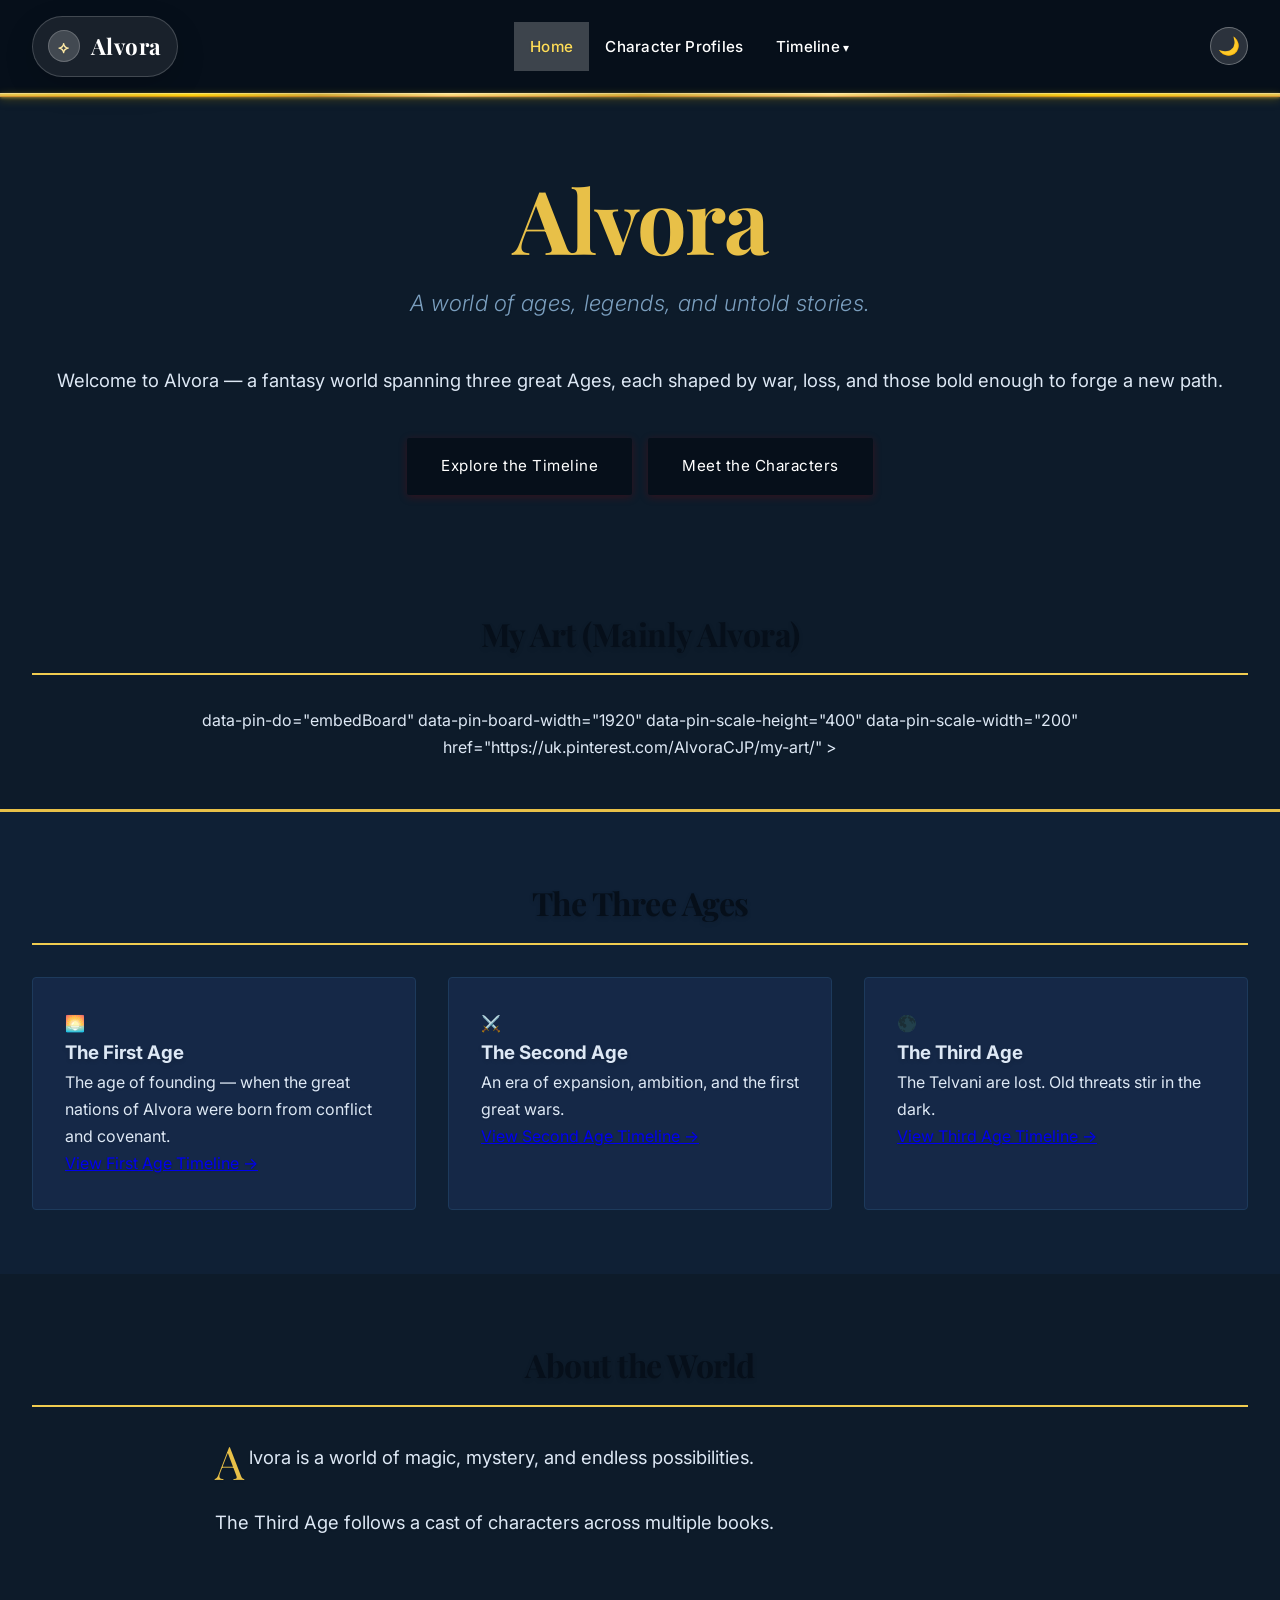
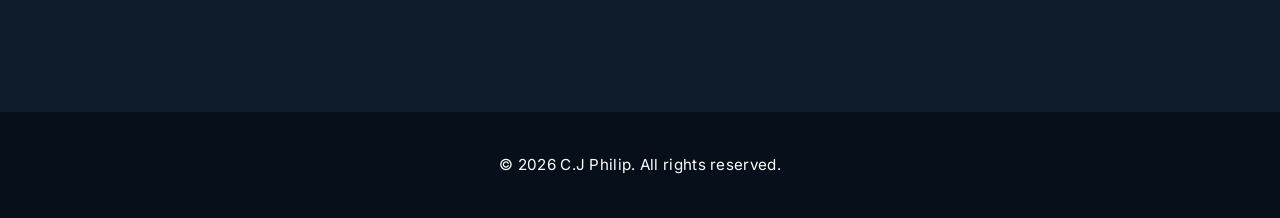
==== commit fb1bceaf: "Update index.html" ====
--- a/index.html
+++ b/index.html
@@ -60,7 +60,7 @@
 
             <a>
               data-pin-do="embedBoard"
-              data-pin-board-width="2000"
+              data-pin-board-width="1920"
               data-pin-scale-height="400"
               data-pin-scale-width="200"
               href="https://uk.pinterest.com/AlvoraCJP/my-art/"
@@ -149,4 +149,4 @@
         }
     </style>
 </body>
-</html>+</html>
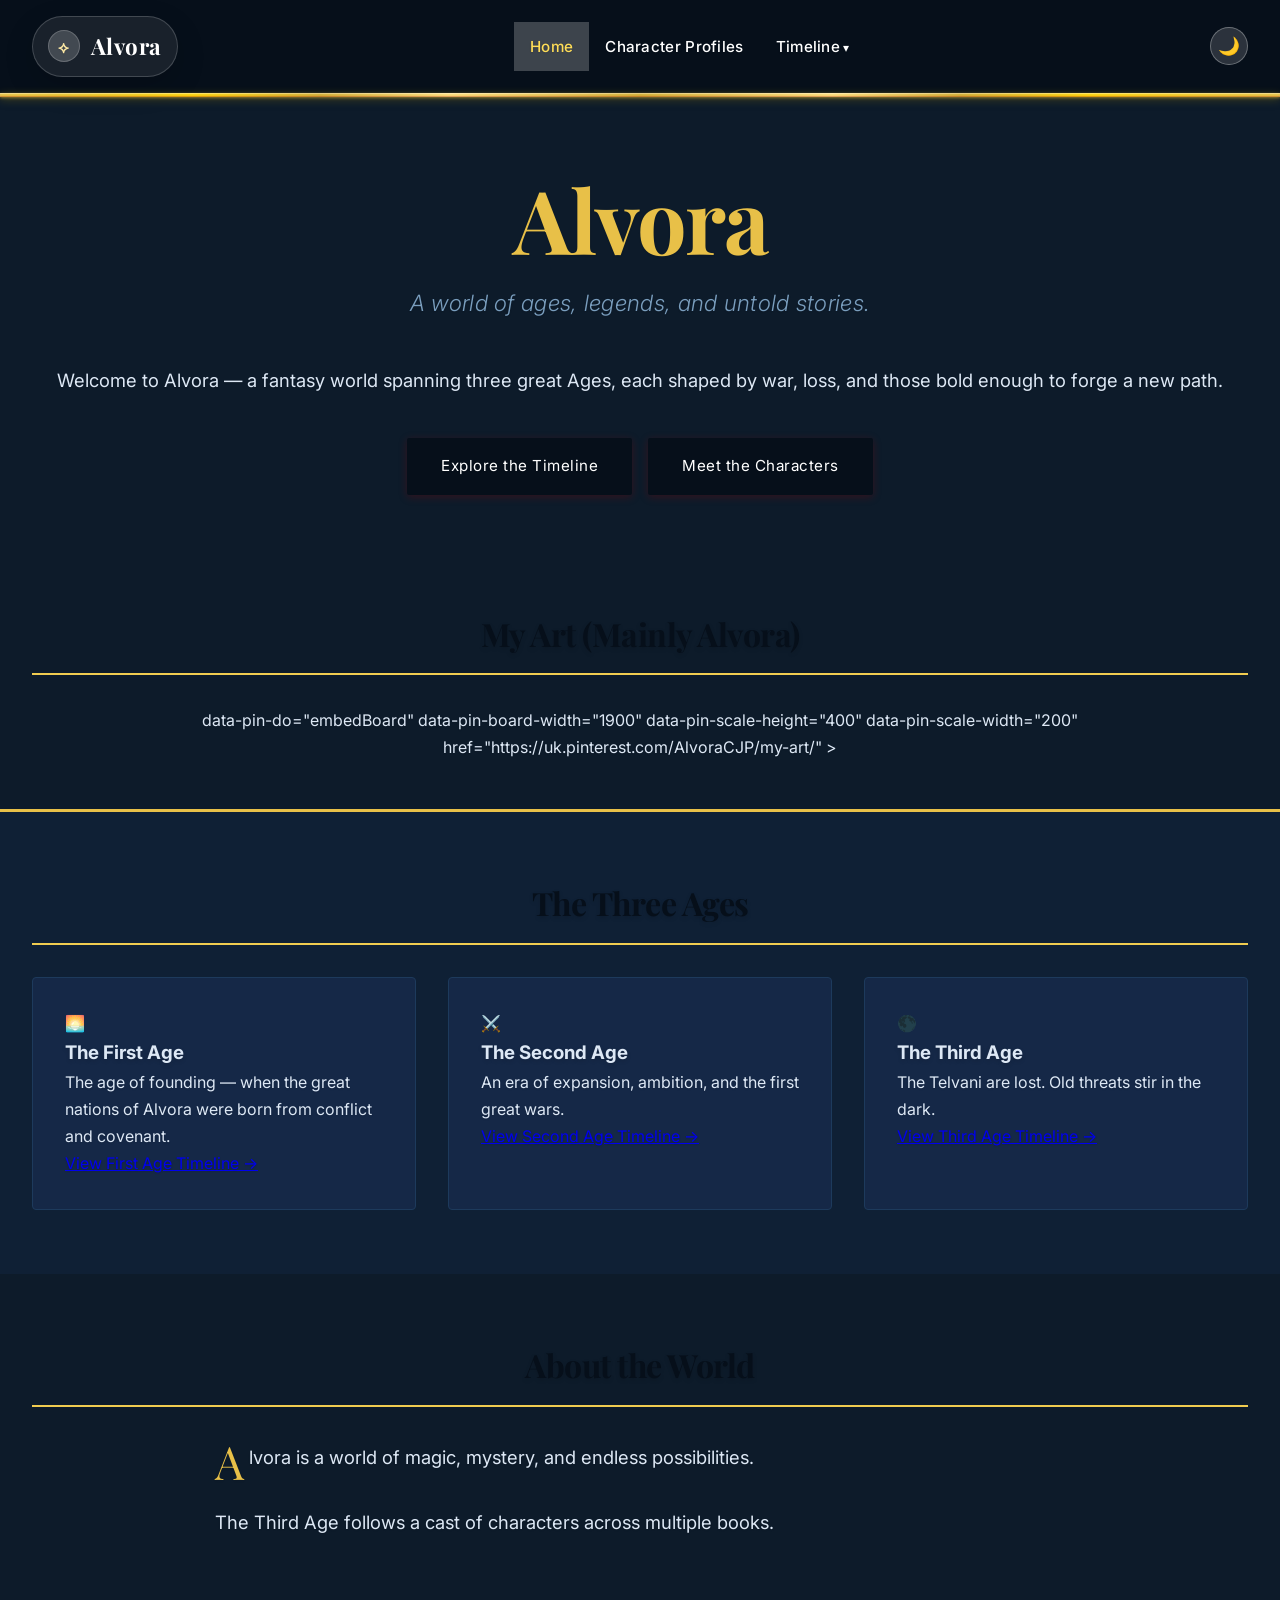
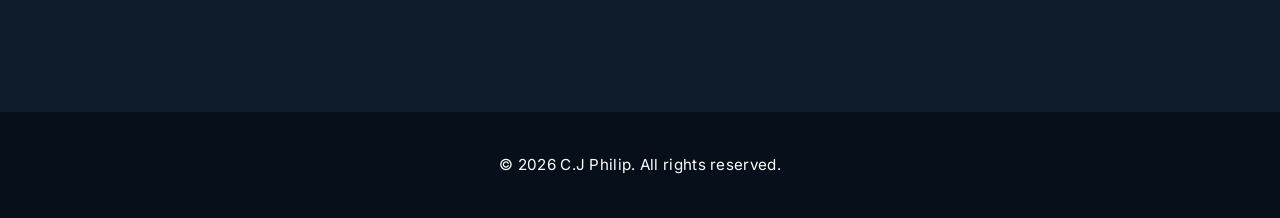
==== commit 61416263: "Update index.html" ====
--- a/index.html
+++ b/index.html
@@ -60,7 +60,7 @@
 
             <a>
               data-pin-do="embedBoard"
-              data-pin-board-width="1920"
+              data-pin-board-width="1900"
               data-pin-scale-height="400"
               data-pin-scale-width="200"
               href="https://uk.pinterest.com/AlvoraCJP/my-art/"
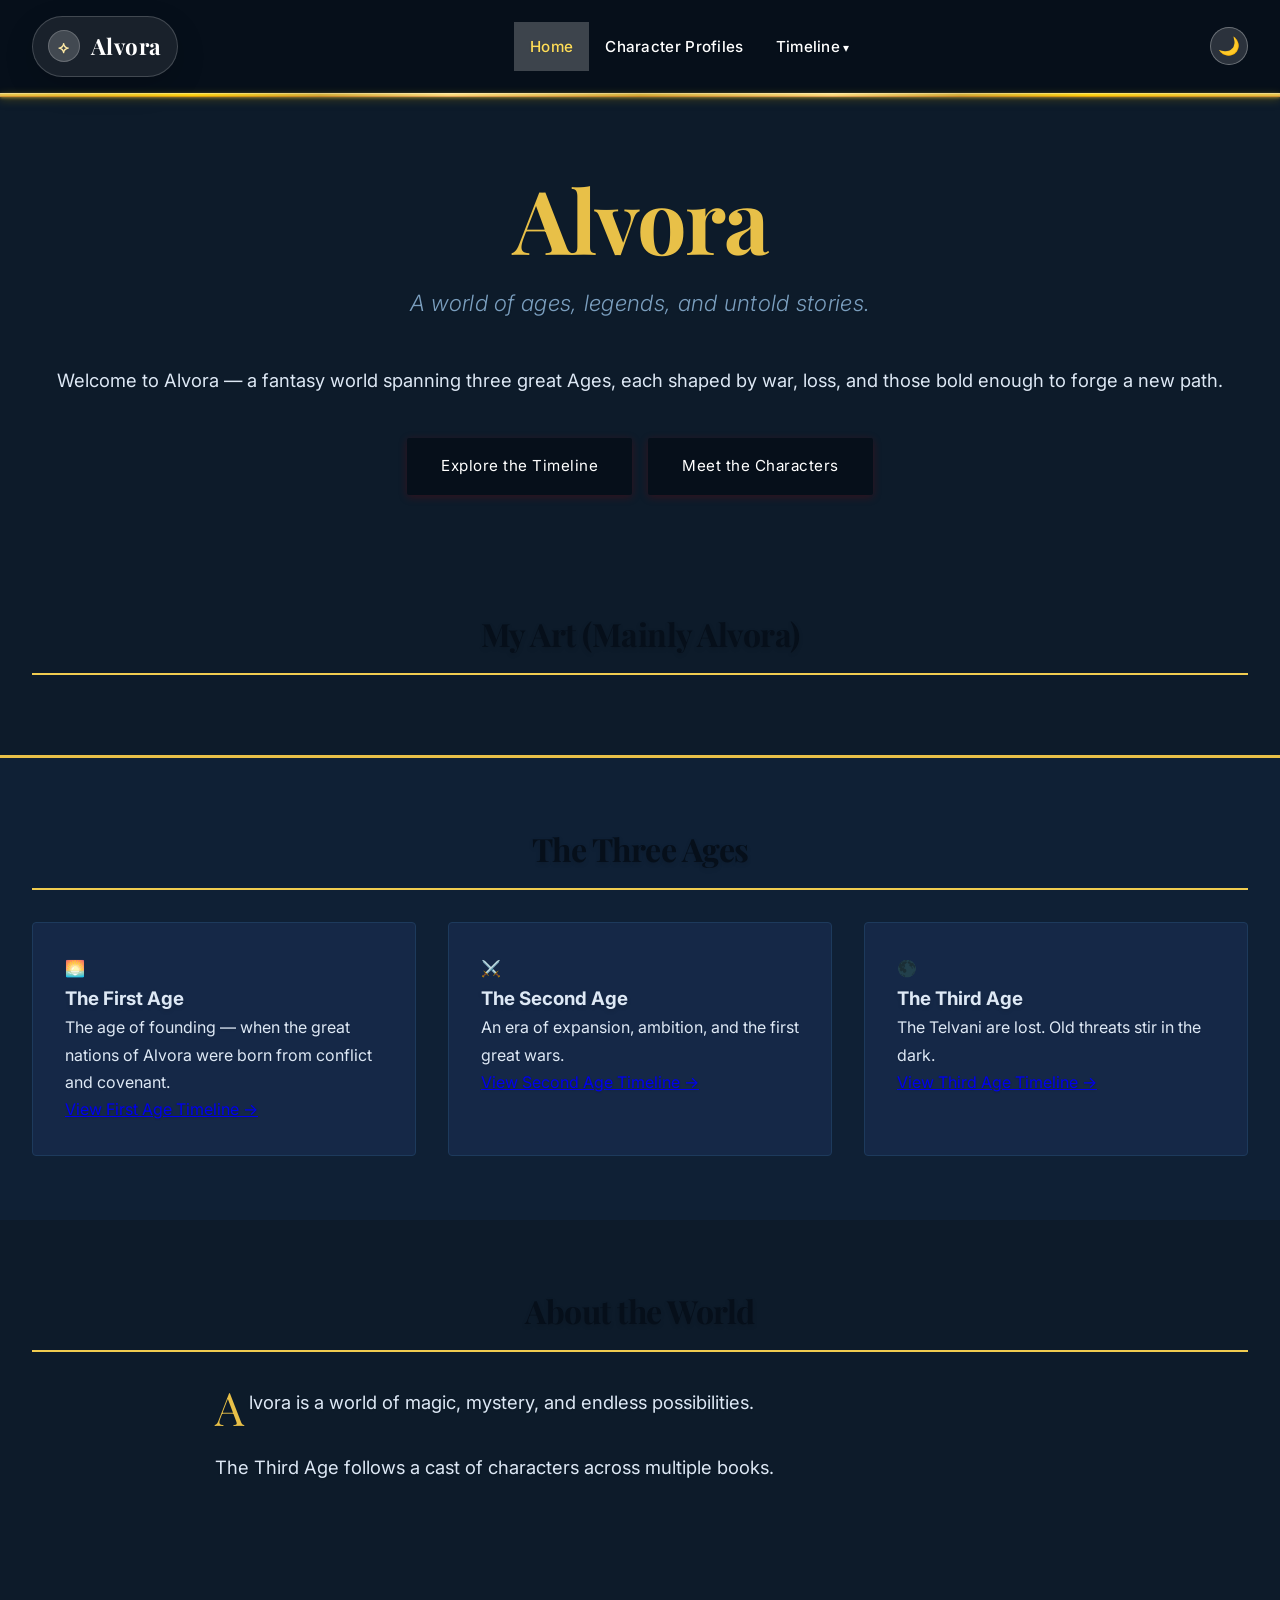
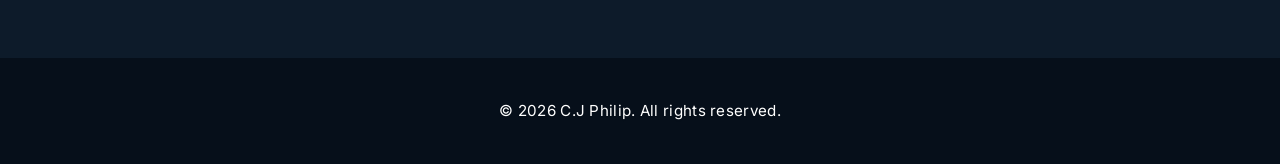
==== commit 01b1cc48: "Update index.html" ====
--- a/index.html
+++ b/index.html
@@ -58,7 +58,7 @@
         <section class="pinterest fade-in-section">
             <h2 class="section-title">My Art (Mainly Alvora)</h2>
 
-            <a>
+            <a
               data-pin-do="embedBoard"
               data-pin-board-width="1900"
               data-pin-scale-height="400"
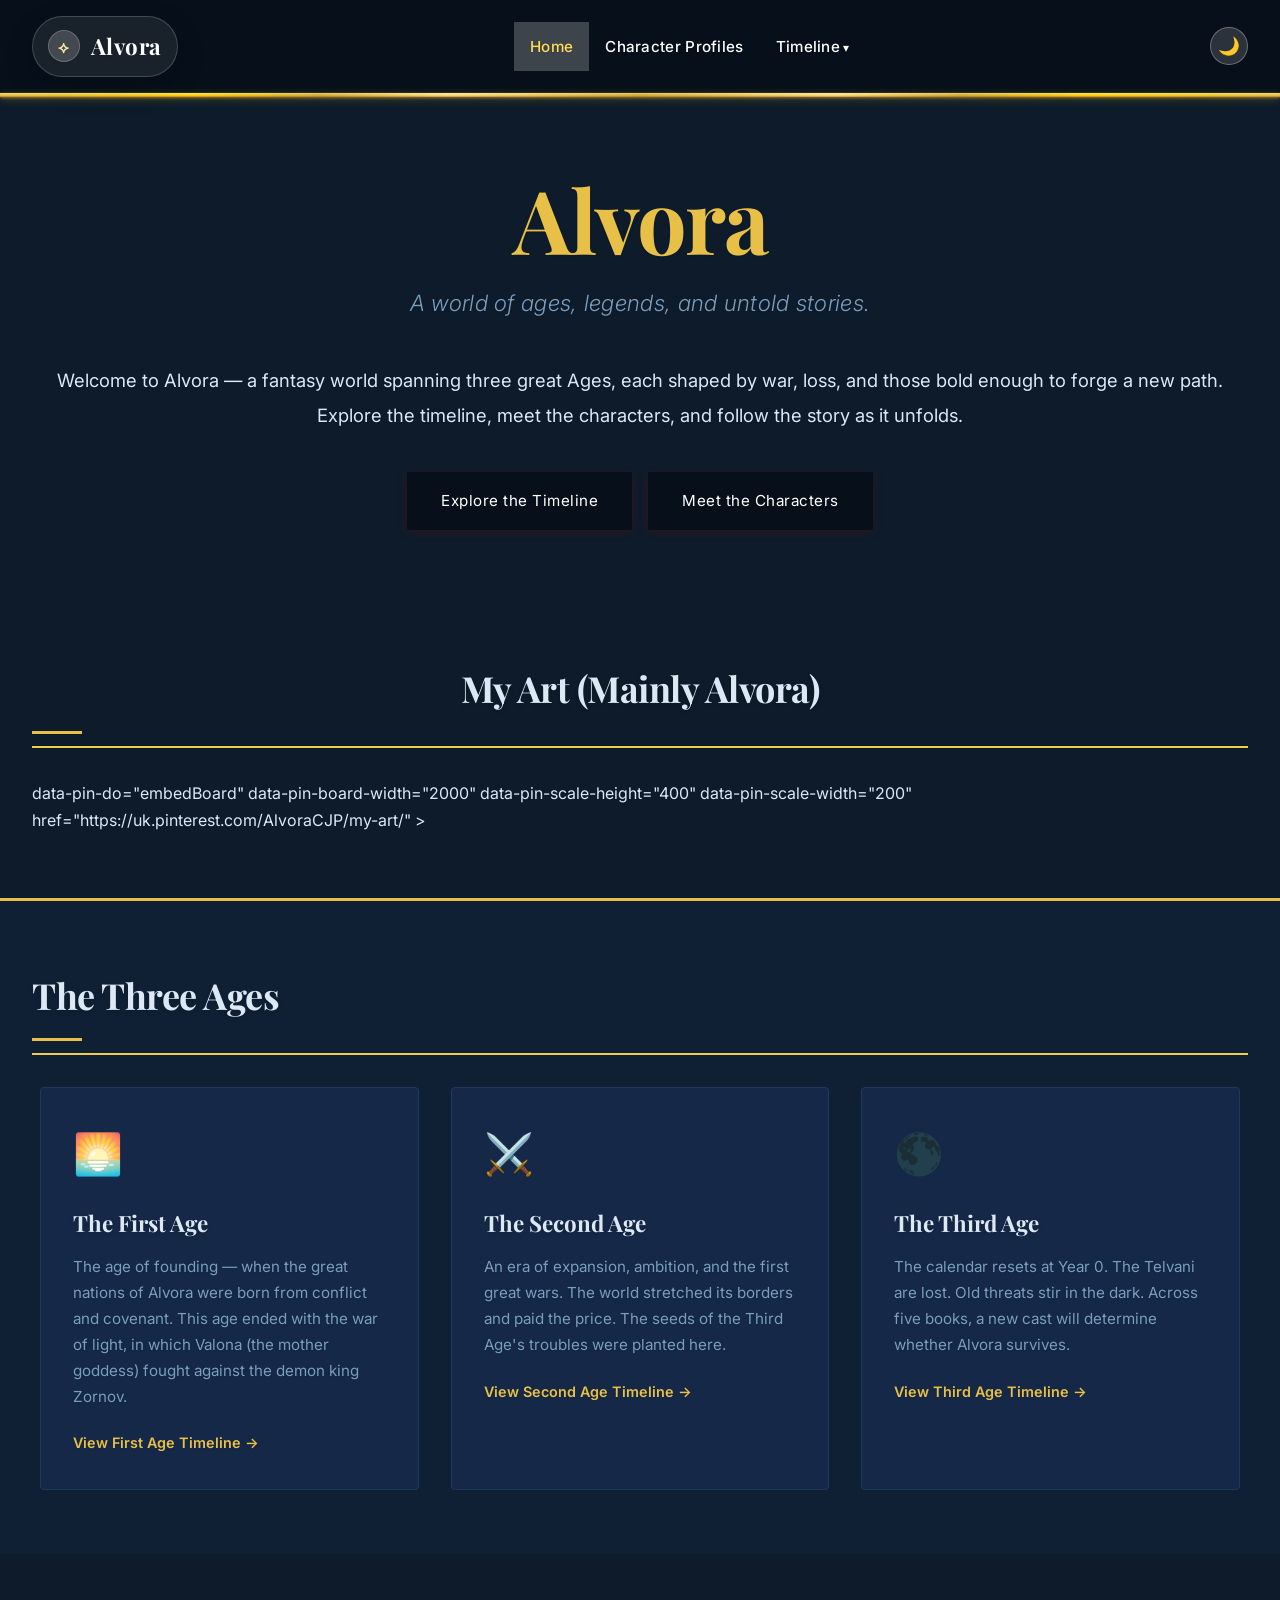
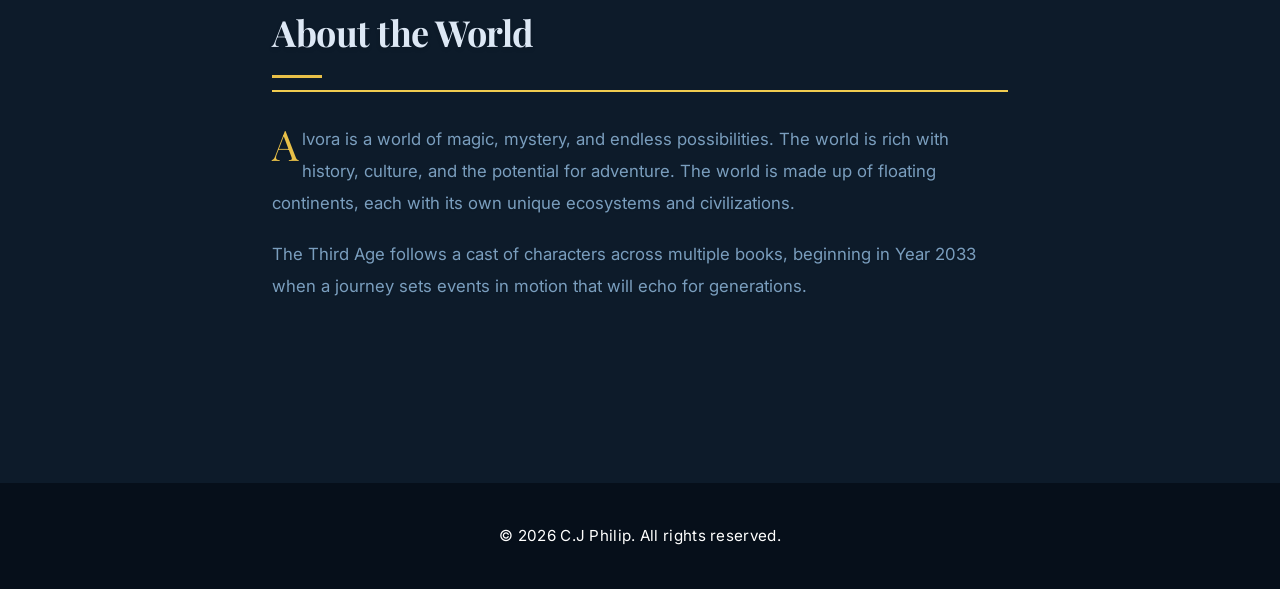
==== commit e28f8ac2: "Add files via upload" ====
--- a/index.html
+++ b/index.html
@@ -4,17 +4,14 @@
     <meta charset="UTF-8">
     <meta name="viewport" content="width=device-width, initial-scale=1.0">
     <title>Alvora</title>
-    <link rel="icon" type="image/png" href="favicon.png">
-
+    <link rel="icon" type="image/svg+xml" href="favicon.svg">
     <link rel="preconnect" href="https://fonts.googleapis.com">
     <link rel="preconnect" href="https://fonts.gstatic.com" crossorigin>
     <link href="https://fonts.googleapis.com/css2?family=Inter:wght@300;400;500;600;700&family=Playfair+Display:wght@400;600;700&display=swap" rel="stylesheet">
-
     <link rel="stylesheet" href="styles.css">
     <meta id="meta-theme-color" name="theme-color" content="#071025">
     <script src="theme.js" defer></script>
 </head>
-
 <body>
     <header>
         <nav>
@@ -27,7 +24,7 @@
                 <li><a href="index.html">Home</a></li>
                 <li><a href="character-profiles.html">Character Profiles</a></li>
                 <li class="dropdown">
-                    <span class="dropdown-toggle" role="button">Timeline</span>
+                    <span class="dropdown-toggle" role="button" aria-haspopup="true" aria-expanded="false">Timeline</span>
                     <div class="dropdown-content">
                         <a href="FirstAgeTimeline.html">First Age Timeline</a>
                         <a href="SecondAgeTimeline.html">Second Age Timeline</a>
@@ -35,7 +32,7 @@
                     </div>
                 </li>
             </ul>
-            <button class="theme-toggle" id="theme-toggle">🌙</button>
+            <button class="theme-toggle" id="theme-toggle" aria-label="Toggle theme" aria-pressed="false">🌙</button>
         </nav>
     </header>
 
@@ -44,50 +41,44 @@
             <div class="hero-content">
                 <h1><span class="initials">Alvora</span></h1>
                 <p class="tagline">A world of ages, legends, and untold stories.</p>
-                <p class="description">
-                    Welcome to Alvora — a fantasy world spanning three great Ages, each shaped by war, loss, and those bold enough to forge a new path.
-                </p>
+                <p class="description">Welcome to Alvora — a fantasy world spanning three great Ages, each shaped by war, loss, and those bold enough to forge a new path. Explore the timeline, meet the characters, and follow the story as it unfolds.</p>
                 <div class="social-links">
                     <a href="ThirdAgeTimeline.html">Explore the Timeline</a>
                     <a href="character-profiles.html">Meet the Characters</a>
                 </div>
             </div>
         </section>
-
-        <!-- ✅ PINTEREST SECTION -->
+ <!-- ✅ PINTEREST SECTION -->
         <section class="pinterest fade-in-section">
             <h2 class="section-title">My Art (Mainly Alvora)</h2>
 
-            <a
+            <a>
               data-pin-do="embedBoard"
-              data-pin-board-width="1900"
+              data-pin-board-width="2000"
               data-pin-scale-height="400"
               data-pin-scale-width="200"
               href="https://uk.pinterest.com/AlvoraCJP/my-art/"
             ></a>
         </section>
-
         <section class="home-ages fade-in-section">
             <h2 class="section-title">The Three Ages</h2>
             <div class="ages-grid">
                 <div class="age-card">
                     <div class="age-icon">🌅</div>
                     <h3>The First Age</h3>
-                    <p>The age of founding — when the great nations of Alvora were born from conflict and covenant.</p>
+                    <p>The age of founding — when the great nations of Alvora were born from conflict and covenant. This age ended with the war of light, in which Valona (the mother goddess) fought against the demon king Zornov.</p>
                     <a href="FirstAgeTimeline.html" class="card-link">View First Age Timeline →</a>
                 </div>
-
                 <div class="age-card">
                     <div class="age-icon">⚔️</div>
                     <h3>The Second Age</h3>
-                    <p>An era of expansion, ambition, and the first great wars.</p>
+                    <p>An era of expansion, ambition, and the first great wars. The world stretched its borders and paid the price. The seeds of the Third Age's troubles were planted here.</p>
                     <a href="SecondAgeTimeline.html" class="card-link">View Second Age Timeline →</a>
                 </div>
-
                 <div class="age-card">
                     <div class="age-icon">🌑</div>
                     <h3>The Third Age</h3>
-                    <p>The Telvani are lost. Old threats stir in the dark.</p>
+                    <p>The calendar resets at Year 0. The Telvani are lost. Old threats stir in the dark. Across five books, a new cast will determine whether Alvora survives.</p>
                     <a href="ThirdAgeTimeline.html" class="card-link">View Third Age Timeline →</a>
                 </div>
             </div>
@@ -96,57 +87,66 @@
         <section class="home-about fade-in-section">
             <h2 class="section-title">About the World</h2>
             <div class="about-content">
-                <p>Alvora is a world of magic, mystery, and endless possibilities.</p>
-                <p>The Third Age follows a cast of characters across multiple books.</p>
+                <p>Alvora is a world of magic, mystery, and endless possibilities. The world is rich with history, culture, and the potential for adventure. The world is made up of floating continents, each with its own unique ecosystems and civilizations.</p>
+                <p>The Third Age follows a cast of characters across multiple books, beginning in Year 2033 when a journey sets events in motion that will echo for generations.</p>
             </div>
         </section>
     </div>
 
-    <footer>
-        <p>© 2026 C.J Philip. All rights reserved.</p>
-    </footer>
+    <footer><p>© 2026 C.J Philip. All rights reserved.</p></footer>
 
     <script src="scroll-animations.js"></script>
 
-    <!-- ✅ REQUIRED PINTEREST SCRIPT -->
-    <script async defer src="https://assets.pinterest.com/js/pinit.js"></script>
-
     <style>
-        .pinterest {
-            text-align: center;
-            padding: 3rem 2rem;
-        }
-
         .home-ages {
+            max-width: 1200px;
+            margin: 0 auto;
             padding: 4rem 2rem;
             background: var(--cream);
             border-top: 3px solid var(--accent);
+            max-width: 100%;
         }
-
+        .home-ages .section-title,
+        .home-about .section-title { text-align: left; }
         .ages-grid {
+            max-width: 1200px;
+            margin: 0 auto;
             display: grid;
             grid-template-columns: repeat(auto-fit, minmax(280px, 1fr));
             gap: 2rem;
         }
-
         .age-card {
             background: var(--surface);
             border: 1px solid var(--border);
             border-radius: 4px;
             padding: 2rem;
-            transition: 0.3s;
+            transition: all 0.3s ease;
         }
-
-        .age-card:hover {
-            border-color: var(--accent);
-            transform: translateY(-2px);
+        .age-card:hover { border-color: var(--accent); box-shadow: 0 8px 24px rgba(0,0,0,0.12); transform: translateY(-2px); }
+        .age-icon { font-size: 2.5rem; margin-bottom: 1rem; }
+        .age-card h3 {
+            font-family: 'Playfair Display', 'Georgia', serif;
+            font-size: 1.4rem; font-weight: 700;
+            margin-bottom: 0.75rem; color: var(--dark-text);
         }
-
+        .age-card p { color: var(--gray); font-size: 0.95rem; line-height: 1.7; margin-bottom: 1.25rem; }
+        .card-link { color: var(--accent); text-decoration: none; font-weight: 600; font-size: 0.9rem; }
+        .card-link:hover { color: var(--gold); }
+        .home-about { max-width: 800px; margin: 0 auto; padding: 3rem 2rem 5rem; }
+        .home-about .about-content p { color: var(--gray); font-size: 1.05rem; line-height: 1.9; margin-bottom: 1.25rem; }
         .section-title {
-            font-family: 'Playfair Display', serif;
-            font-size: 2rem;
-            margin-bottom: 2rem;
+            font-family: 'Playfair Display', 'Georgia', serif;
+            font-size: 2.25rem; font-weight: 700;
+            color: var(--dark-text); margin-bottom: 2rem; letter-spacing: -0.5px;
+        }
+        .section-title::after { content: ''; display: block; width: 50px; height: 3px; background: var(--accent); margin-top: 0.75rem; }
+        @media (max-width: 768px) {
+            .home-ages { padding: 2rem 1.5rem; }
+            .home-about { padding: 2rem 1.5rem 3rem; }
+            .ages-grid { grid-template-columns: 1fr; }
+            .section-title { font-size: 1.75rem; }
         }
     </style>
 </body>
 </html>
+
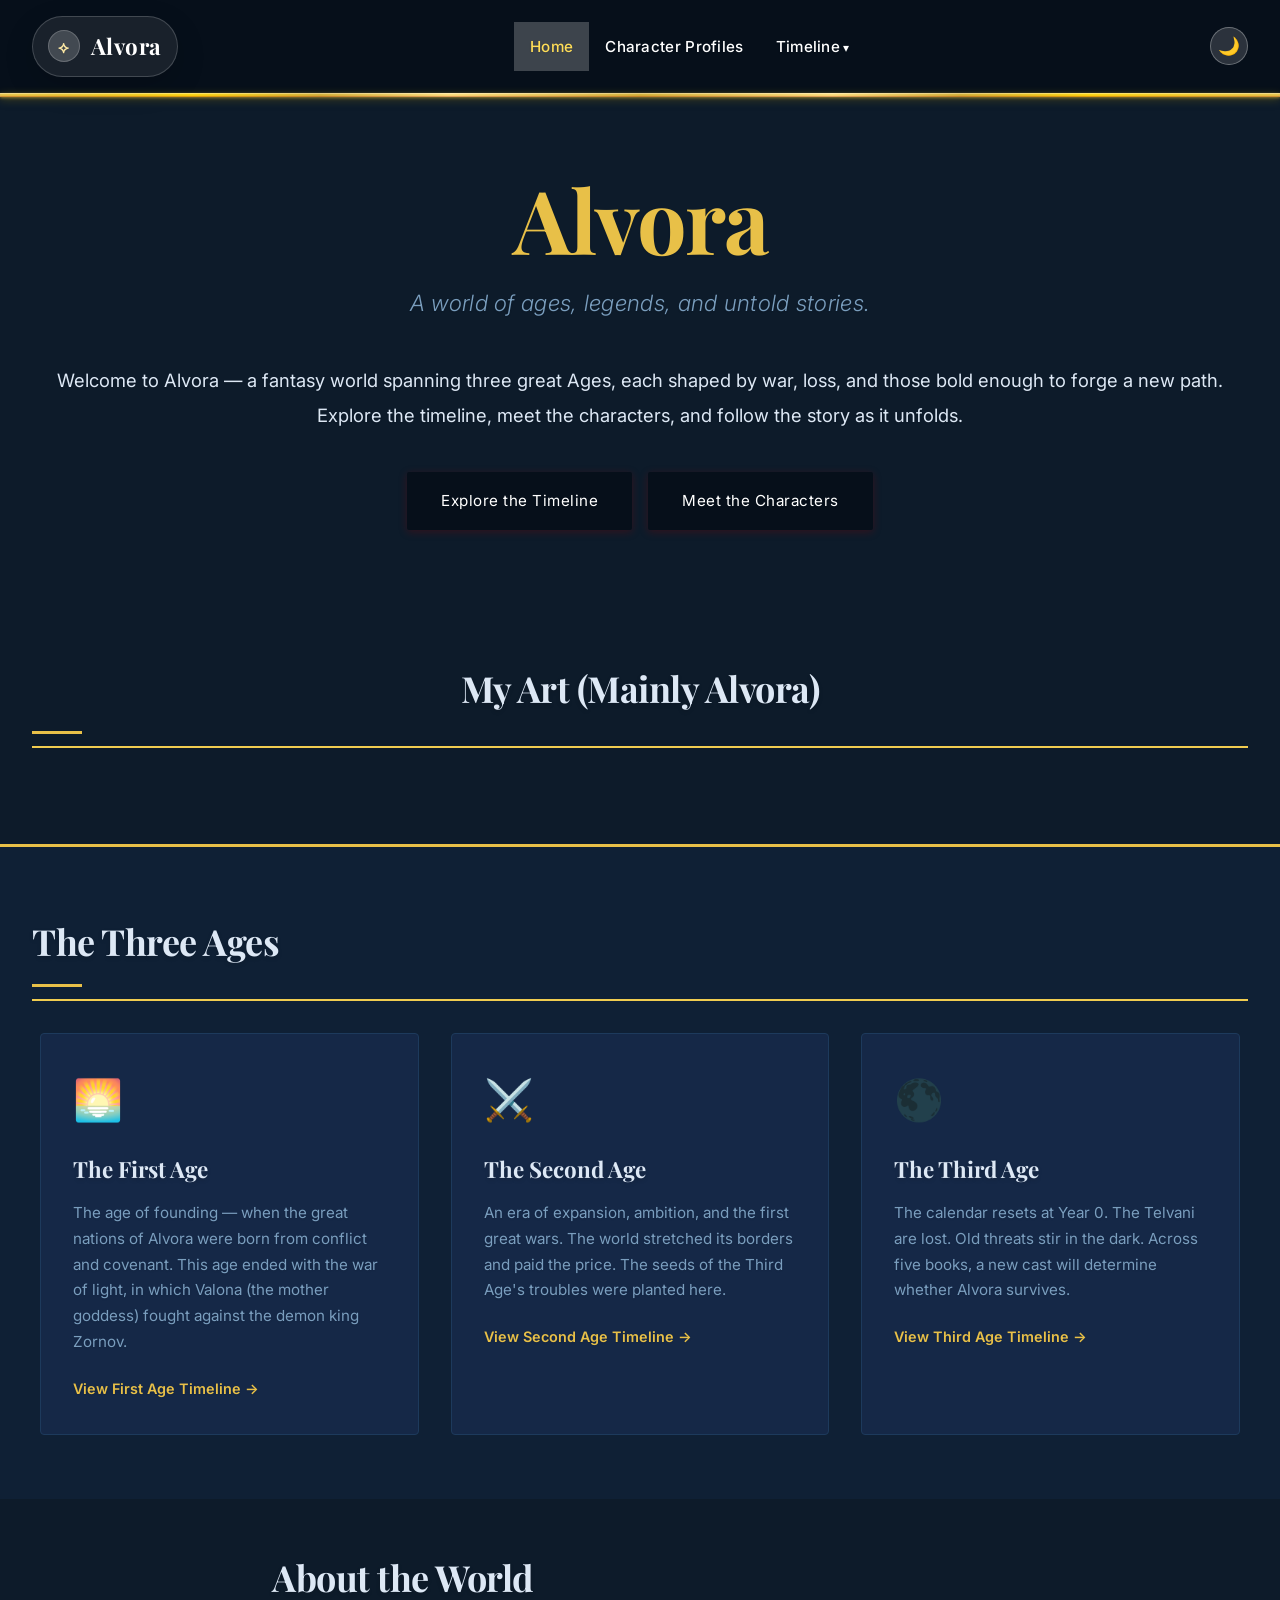
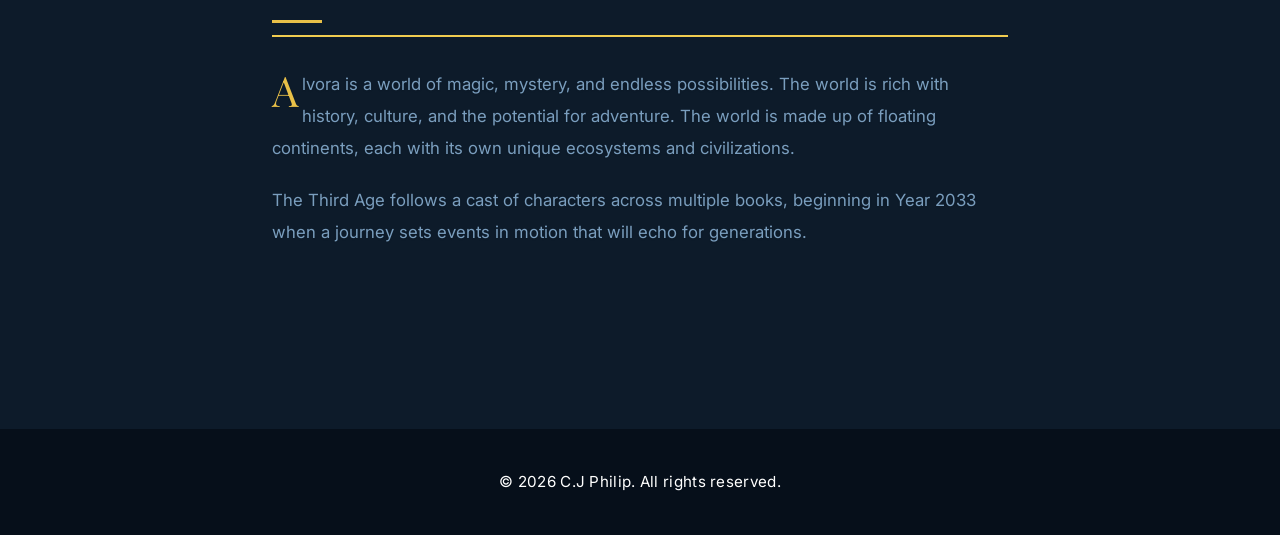
==== commit 05ba6a10: "Update index.html" ====
--- a/index.html
+++ b/index.html
@@ -52,9 +52,9 @@
         <section class="pinterest fade-in-section">
             <h2 class="section-title">My Art (Mainly Alvora)</h2>
 
-            <a>
+            <a
               data-pin-do="embedBoard"
-              data-pin-board-width="2000"
+              data-pin-board-width="1900"
               data-pin-scale-height="400"
               data-pin-scale-width="200"
               href="https://uk.pinterest.com/AlvoraCJP/my-art/"
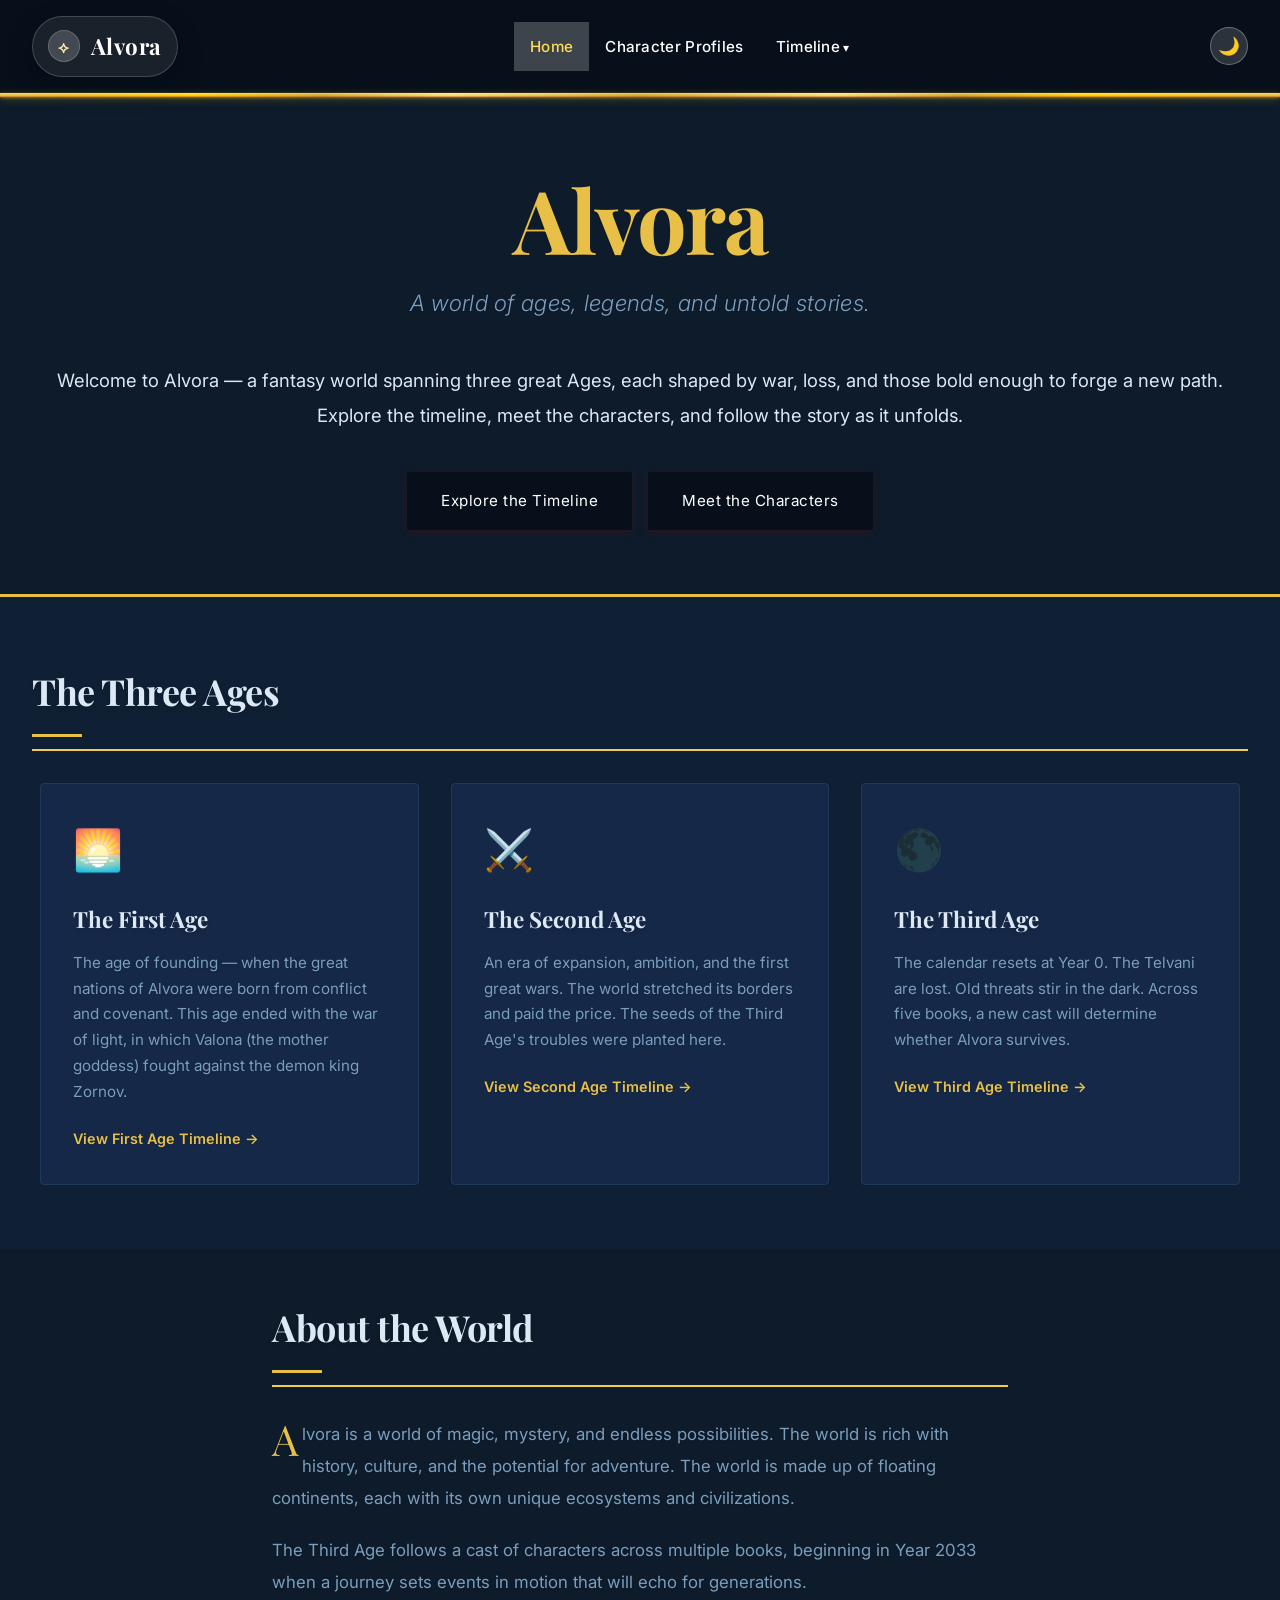
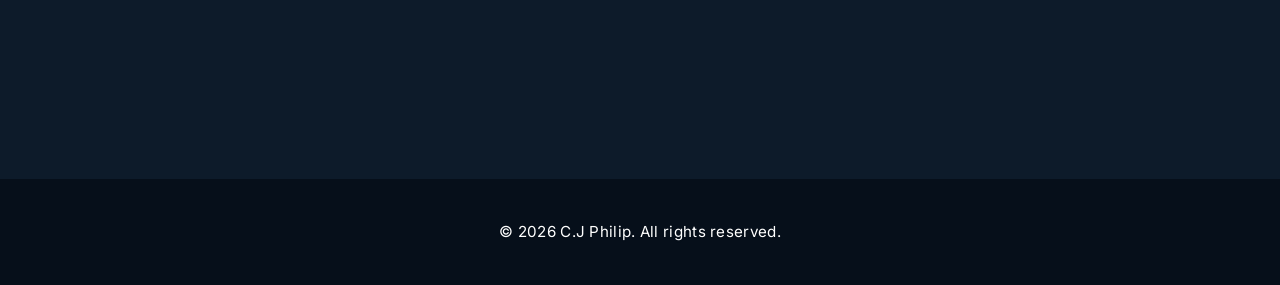
==== commit 1fa6bdc3: "Update index.html" ====
--- a/index.html
+++ b/index.html
@@ -47,18 +47,6 @@
                     <a href="character-profiles.html">Meet the Characters</a>
                 </div>
             </div>
-        </section>
- <!-- ✅ PINTEREST SECTION -->
-        <section class="pinterest fade-in-section">
-            <h2 class="section-title">My Art (Mainly Alvora)</h2>
-
-            <a
-              data-pin-do="embedBoard"
-              data-pin-board-width="1900"
-              data-pin-scale-height="400"
-              data-pin-scale-width="200"
-              href="https://uk.pinterest.com/AlvoraCJP/my-art/"
-            ></a>
         </section>
         <section class="home-ages fade-in-section">
             <h2 class="section-title">The Three Ages</h2>
